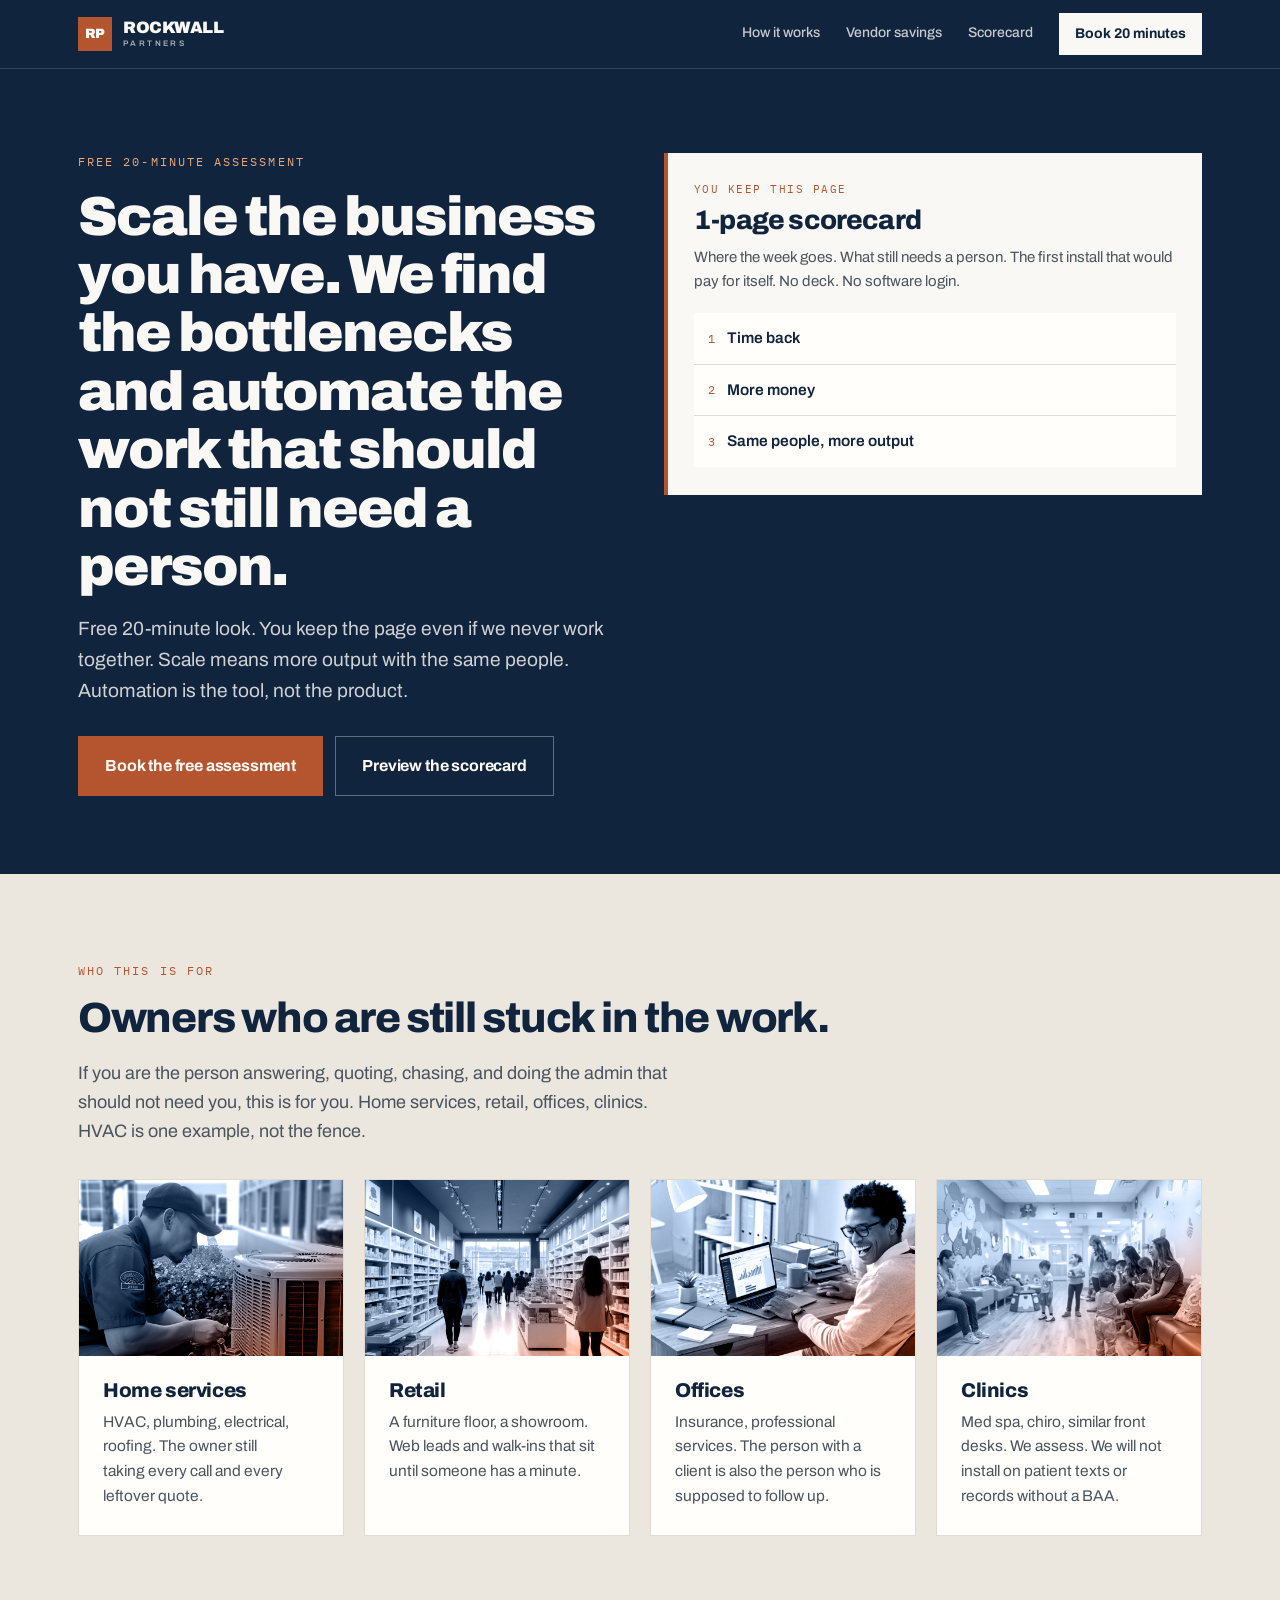
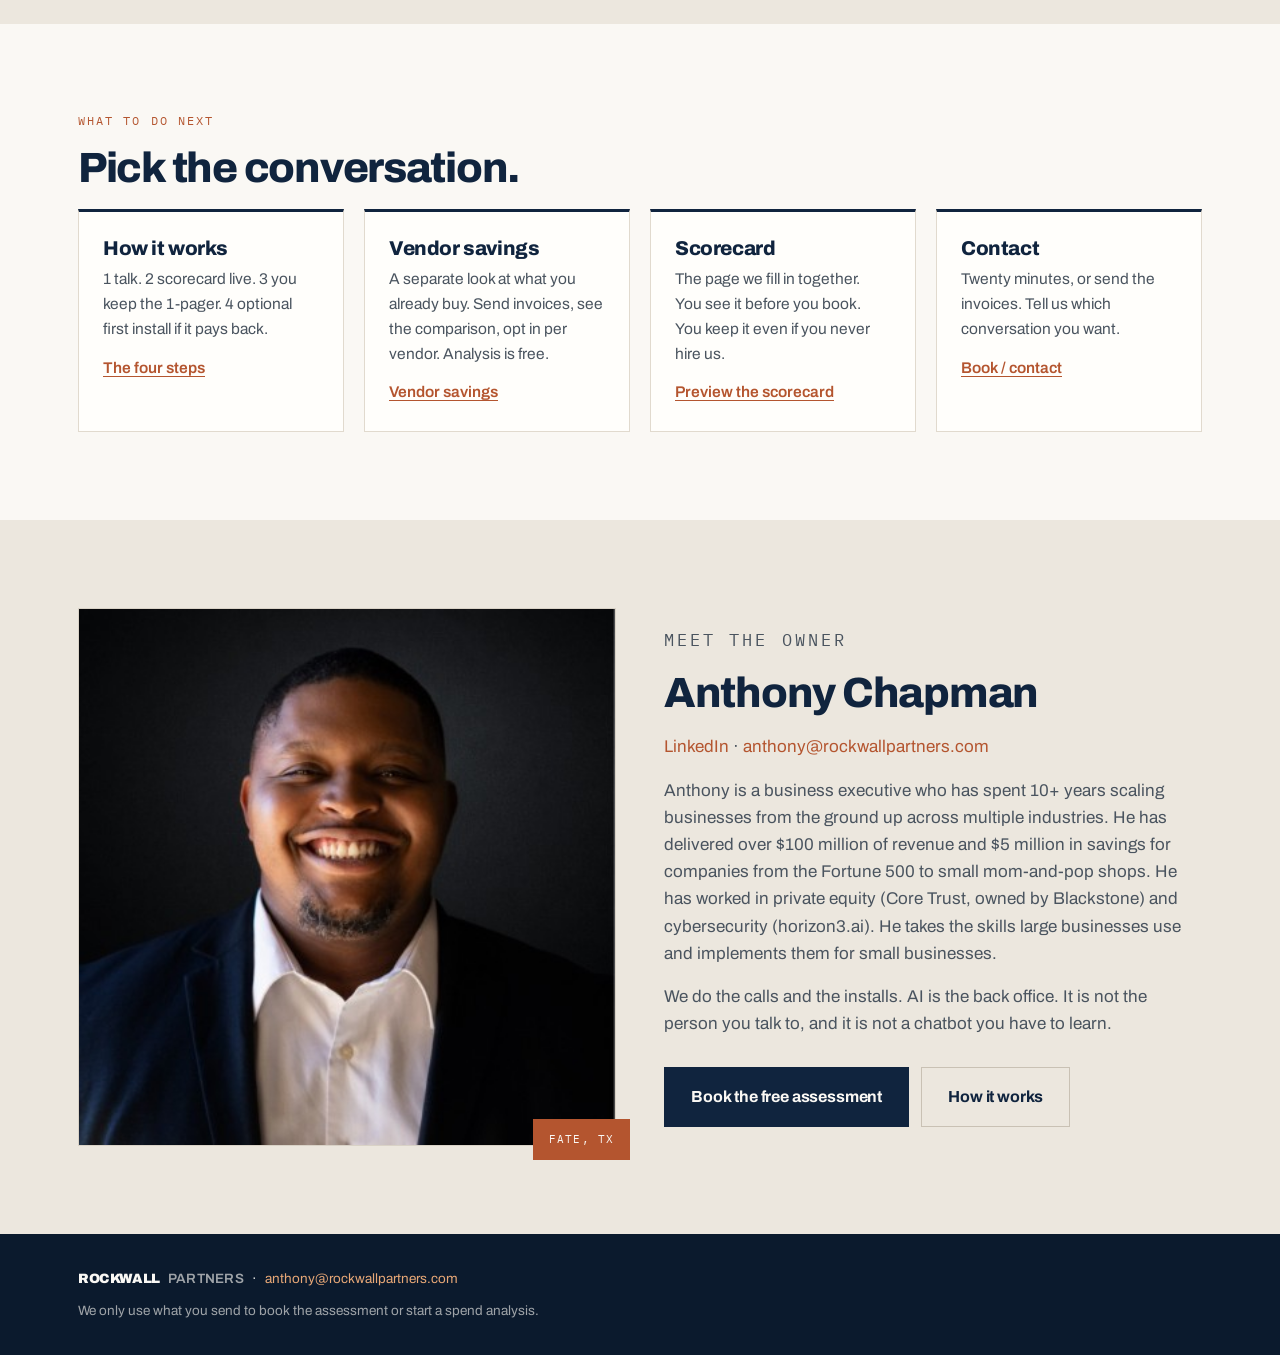
==== index.html @ a542daca "Apply the logo and website refresh zip to the live Pages files." ====
<!DOCTYPE html>
<html lang="en">
<head>
  <meta charset="utf-8">
  <meta name="viewport" content="width=device-width, initial-scale=1">
  <meta name="author" content="Anthony Chapman">
  <meta name="theme-color" content="#10243E">
  <link rel="icon" href="favicon.svg" type="image/svg+xml">
  <link rel="icon" href="favicon-32.png" type="image/png" sizes="32x32">
  <link rel="apple-touch-icon" href="apple-touch-icon.png">

  <meta property="og:type" content="website">
  <meta property="og:site_name" content="Rockwall Partners">
  <meta property="og:image" content="https://rockwallpartners.com/og-image.png">
  <meta property="og:image:width" content="1200">
  <meta property="og:image:height" content="630">
  <meta property="og:locale" content="en_US">
  <meta name="twitter:card" content="summary_large_image">
  <meta name="twitter:image" content="https://rockwallpartners.com/og-image.png">

  <link rel="preconnect" href="https://fonts.googleapis.com">
  <link rel="preconnect" href="https://fonts.gstatic.com" crossorigin>
  <link href="https://fonts.googleapis.com/css2?family=Archivo:wght@400;500;600;700;800;900&family=IBM+Plex+Mono:wght@400;500;600&display=swap" rel="stylesheet">
  <link rel="stylesheet" href="styles.css">

  <title>Rockwall Partners — Scale the business you have</title>
  <meta name="description" content="Free 20-minute look at where the week goes. We find the bottlenecks and automate the work that should not still need a person. Separate vendor savings analysis. You keep the page either way.">
  <link rel="canonical" href="https://rockwallpartners.com/">

  <meta property="og:url" content="https://rockwallpartners.com/">
  <meta property="og:title" content="Rockwall Partners — Scale the business you have">
  <meta property="og:description" content="Free 20-minute look at where the week goes. We find the bottlenecks and automate the work that should not still need a person. Separate vendor savings analysis.">
  <meta name="twitter:title" content="Rockwall Partners — Scale the business you have">
  <meta name="twitter:description" content="Free 20-minute look. We find the bottlenecks and automate the work that should not still need a person. Separate vendor savings analysis.">

  <script type="application/ld+json">
  {
    "@context": "https://schema.org",
    "@type": "ProfessionalService",
    "name": "Rockwall Partners",
    "url": "https://rockwallpartners.com",
    "email": "anthony@rockwallpartners.com",
    "description": "Help businesses scale by finding bottlenecks and automating work that steals time or stalls growth. Separate vendor savings program.",
    "founder": { "@type": "Person", "name": "Anthony Chapman" }
  }
  </script>
</head>
<body>
  <a class="skip-link" href="#main">Skip to content</a>

  <header class="site-header">
    <div class="wrap header-inner">
      <a class="wordmark" href="index.html" aria-label="Rockwall Partners home">
        <span class="wordmark-lockup">
          <span class="wordmark-name">Rockwall</span>
          <span class="wordmark-ai">Partners</span>
        </span>
      </a>

      <button class="nav-toggle" type="button" aria-expanded="false" aria-controls="site-nav">
        <span class="nav-toggle-bars" aria-hidden="true"></span>
        <span class="visually-hidden">Menu</span>
      </button>

      <nav id="site-nav" class="site-nav" aria-label="Primary">
        <a href="how-it-works.html">How it works</a>
        <a href="vendor-savings.html">Vendor savings</a>
        <a href="scorecard.html">Scorecard</a>
        <a href="contact.html">Book 20 minutes</a>
      </nav>
    </div>
  </header>

  <main id="main">
    <section class="hero" id="top">
      <div class="wrap hero-grid">
        <div class="hero-copy">
          <p class="kicker">Free 20-minute assessment</p>
          <h1>Scale the business you have. We find the bottlenecks and automate the work that should not still need a person.</h1>
          <p class="lede">Free 20-minute look. You keep the page even if we never work together. Scale means more output with the same people. Automation is the tool, not the product.</p>
          <div class="hero-actions">
            <a class="btn btn-primary" href="contact.html">Book the free assessment</a>
            <a class="btn btn-ghost" href="scorecard.html">Preview the scorecard</a>
          </div>
        </div>

        <aside class="scorecard" aria-label="What you leave with">
          <p class="scorecard-label">You keep this page</p>
          <h2 class="scorecard-title">1-page scorecard</h2>
          <p class="scorecard-sub">Where the week goes. What still needs a person. The first install that would pay for itself. No deck. No software login.</p>
          <ol class="scorecard-list">
            <li><span>1</span> Time back</li>
            <li><span>2</span> More money</li>
            <li><span>3</span> Same people, more output</li>
          </ol>
        </aside>
      </div>
    </section>

    <section class="section who" id="who" aria-labelledby="who-title">
      <div class="wrap">
        <p class="kicker">Who this is for</p>
        <h2 id="who-title">Owners who are still stuck in the work.</h2>
        <p class="section-lead">If you are the person answering, quoting, chasing, and doing the admin that should not need you, this is for you. Home services, retail, offices, clinics. HVAC is one example, not the fence.</p>

        <ul class="trade-grid trade-grid-photo">
          <li>
            <figure class="trade-media"><img src="photo-home-services.jpg" width="900" height="600" alt="Technician working on a service call" loading="lazy" decoding="async"></figure>
            <h3>Home services</h3>
            <p>HVAC, plumbing, electrical, roofing. The owner still taking every call and every leftover quote.</p>
          </li>
          <li>
            <figure class="trade-media"><img src="photo-retail.jpg" width="900" height="600" alt="Customers on a retail showroom floor" loading="lazy" decoding="async"></figure>
            <h3>Retail</h3>
            <p>A furniture floor, a showroom. Web leads and walk-ins that sit until someone has a minute.</p>
          </li>
          <li>
            <figure class="trade-media"><img src="photo-offices.jpg" width="900" height="600" alt="Owner at a desk in a small office" loading="lazy" decoding="async"></figure>
            <h3>Offices</h3>
            <p>Insurance, professional services. The person with a client is also the person who is supposed to follow up.</p>
          </li>
          <li>
            <figure class="trade-media"><img src="photo-clinics.jpg" width="900" height="600" alt="Clinic front desk and waiting area" loading="lazy" decoding="async"></figure>
            <h3>Clinics</h3>
            <p>Med spa, chiro, similar front desks. We assess. We will not install on patient texts or records without a BAA.</p>
          </li>
        </ul>
      </div>
    </section>

    <section class="section tab-ctas" aria-labelledby="next-title">
      <div class="wrap">
        <p class="kicker">What to do next</p>
        <h2 id="next-title">Pick the conversation.</h2>
        <ul class="trade-grid cta-grid">
          <li>
            <h3>How it works</h3>
            <p>1 talk. 2 scorecard live. 3 you keep the 1-pager. 4 optional first install if it pays back.</p>
            <p><a class="text-link" href="how-it-works.html">The four steps</a></p>
          </li>
          <li>
            <h3>Vendor savings</h3>
            <p>A separate look at what you already buy. Send invoices, see the comparison, opt in per vendor. Analysis is free.</p>
            <p><a class="text-link" href="vendor-savings.html">Vendor savings</a></p>
          </li>
          <li>
            <h3>Scorecard</h3>
            <p>The page we fill in together. You see it before you book. You keep it even if you never hire us.</p>
            <p><a class="text-link" href="scorecard.html">Preview the scorecard</a></p>
          </li>
          <li>
            <h3>Contact</h3>
            <p>Twenty minutes, or send the invoices. Tell us which conversation you want.</p>
            <p><a class="text-link" href="contact.html">Book / contact</a></p>
          </li>
        </ul>
      </div>
    </section>

    <section class="section about owner" id="about" aria-labelledby="about-title">
      <div class="wrap owner-grid">
        <figure class="owner-portrait">
          <img src="owner.jpg" width="400" height="400" alt="Anthony Chapman">
        </figure>
        <div class="owner-copy">
          <p class="kicker">Meet the Owner</p>
          <h2 id="about-title">Anthony Chapman</h2>
          <p class="owner-links">
            <a href="https://www.linkedin.com/in/anthonychapmansales/" target="_blank" rel="noopener">LinkedIn</a>
            ·
            <a href="mailto:anthony@rockwallpartners.com">anthony@rockwallpartners.com</a>
          </p>
          <p>Anthony is a business executive who has spent 10+ years scaling businesses from the ground up across multiple industries. He has delivered over $100 million of revenue and $5 million in savings for companies from the Fortune 500 to small mom-and-pop shops. He has worked in private equity (Core Trust, owned by Blackstone) and cybersecurity (horizon3.ai). He takes the skills large businesses use and implements them for small businesses.</p>
          <p>We do the calls and the installs. AI is the back office. It is not the person you talk to, and it is not a chatbot you have to learn.</p>
          <div class="hero-actions">
            <a class="btn btn-primary" href="contact.html">Book the free assessment</a>
            <a class="btn btn-ghost" href="how-it-works.html">How it works</a>
          </div>
        </div>
      </div>
    </section>
  </main>

  <footer class="site-footer">
    <div class="wrap footer-inner">
      <p class="footer-brand"><span class="wordmark-name">Rockwall</span><span class="wordmark-ai">Partners</span> · <a href="mailto:anthony@rockwallpartners.com">anthony@rockwallpartners.com</a></p>
      <p class="privacy">We only use what you send to book the assessment or start a spend analysis.</p>
    </div>
  </footer>

  <script src="script.js"></script>

</body>
</html>
---- styles.css ----
/* Rockwall Partners — 2026 refresh
   Navy #10243E / clay #B4552F / warm paper #FAF8F4. Archivo + IBM Plex Mono. */

:root {
  --navy: #10243E;
  --navy-deep: #0B1A2D;
  --navy-lift: #16304F;
  --clay: #B4552F;
  --clay-bright: #C9683F;
  --clay-soft: #E8A877;
  --paper: #FAF8F4;
  --paper-card: #FFFEFB;
  --paper-deep: #ECE7DE;
  --line: #E1DACE;
  --ink: #10243E;
  --ink-soft: #4A545F;
  --ink-mute: #6B7480;
  --sans: Archivo, system-ui, -apple-system, "Segoe UI", sans-serif;
  --mono: "IBM Plex Mono", ui-monospace, SFMono-Regular, monospace;
  --wrap: 1180px;
}

* { box-sizing: border-box; }

html { scroll-behavior: smooth; -webkit-text-size-adjust: 100%; }

body {
  margin: 0;
  background: var(--paper);
  color: var(--ink);
  font-family: var(--sans);
  font-size: 17px;
  line-height: 1.6;
  -webkit-font-smoothing: antialiased;
  text-wrap: pretty;
}

img { max-width: 100%; height: auto; display: block; }

a { color: var(--clay); text-decoration: none; }
a:hover { color: var(--navy); }

h1, h2, h3 { font-weight: 800; letter-spacing: -0.03em; line-height: 1.06; margin: 0 0 18px; text-wrap: balance; }
h1 { font-size: clamp(33px, 4.3vw, 60px); font-weight: 900; letter-spacing: -0.038em; }
h2 { font-size: clamp(28px, 3.3vw, 44px); }
h3 { font-size: 20px; letter-spacing: -0.02em; margin-bottom: 8px; }
p { margin: 0 0 16px; }

.wrap { max-width: var(--wrap); margin: 0 auto; padding: 0 28px; }
.wrap.narrow { max-width: 860px; }

.skip-link {
  position: absolute; left: -9999px; top: 0;
  background: var(--paper); color: var(--navy); padding: 12px 18px; z-index: 100;
}
.skip-link:focus { left: 12px; top: 12px; }

.visually-hidden {
  position: absolute; width: 1px; height: 1px; overflow: hidden;
  clip: rect(0 0 0 0); white-space: nowrap;
}

:focus-visible { outline: 2px solid var(--clay); outline-offset: 3px; }

/* ---------- header ---------- */

.site-header {
  position: sticky; top: 0; z-index: 40;
  background: var(--navy);
  border-bottom: 1px solid rgba(250, 248, 244, 0.14);
}

.header-inner {
  display: flex; align-items: center; gap: 12px 28px;
  padding-top: 13px; padding-bottom: 13px;
}

.wordmark { display: flex; align-items: center; gap: 11px; color: var(--paper); }
.wordmark-lockup { display: flex; flex-direction: column; justify-content: center; }
.wordmark::before {
  content: "RP";
  width: 34px; height: 34px; flex: none;
  background: var(--clay); color: var(--paper);
  display: flex; align-items: center; justify-content: center;
  font-weight: 900; font-size: 13.5px; letter-spacing: -0.02em;
}
.wordmark-name {
  display: block; font-weight: 900; font-size: 16.5px;
  line-height: 1; letter-spacing: -0.03em; text-transform: uppercase;
}
.wordmark-ai {
  display: block; font-weight: 600; font-size: 8px; line-height: 1;
  letter-spacing: 0.3em; text-transform: uppercase;
  color: rgba(250, 248, 244, 0.66); margin-top: 3px;
}
.wordmark:hover { color: var(--paper); }
.wordmark:hover::before { background: var(--clay-bright); }

.site-nav { display: flex; flex-wrap: wrap; gap: 12px 26px; align-items: center; margin-left: auto; }
.site-nav a {
  font-size: 14px; font-weight: 500; color: rgba(250, 248, 244, 0.78);
  padding: 6px 0; border-bottom: 2px solid transparent;
}
.site-nav a:hover { color: var(--paper); border-bottom-color: var(--clay); }
.site-nav a[aria-current="page"] { color: var(--paper); border-bottom-color: var(--clay); }
.site-nav a:last-child {
  background: var(--paper); color: var(--navy); font-weight: 700;
  padding: 10px 16px; border-bottom: 0;
}
.site-nav a:last-child:hover { background: var(--clay); color: var(--paper); }

.nav-toggle {
  display: none; margin-left: auto; background: none; border: 1px solid rgba(250,248,244,0.3);
  width: 44px; height: 44px; cursor: pointer; position: relative;
}
.nav-toggle-bars, .nav-toggle-bars::before, .nav-toggle-bars::after {
  position: absolute; left: 11px; width: 20px; height: 2px; background: var(--paper); content: "";
}
.nav-toggle-bars { top: 21px; }
.nav-toggle-bars::before { top: -6px; }
.nav-toggle-bars::after { top: 6px; }

/* ---------- shared blocks ---------- */

.kicker {
  font-family: var(--mono); font-size: 11.5px; letter-spacing: 0.18em;
  text-transform: uppercase; color: var(--clay); margin: 0 0 16px;
}

.section { padding: 88px 0; }
.section:nth-of-type(even) { background: var(--paper-deep); }
.section-lead { font-size: 18px; line-height: 1.6; color: var(--ink-soft); max-width: 62ch; margin-bottom: 34px; }

.hero { background: var(--navy); color: var(--paper); padding: 84px 0 78px; }
.hero .kicker { color: var(--clay-soft); }
.hero h1 { max-width: 22ch; }
.hero .lede { font-size: clamp(17px, 1.5vw, 20px); color: rgba(250,248,244,0.82); max-width: 52ch; }
.hero-grid {
  display: grid; grid-template-columns: repeat(auto-fit, minmax(min(100%, 380px), 1fr));
  gap: 48px; align-items: start;
}
.hero-copy { min-width: 0; }
.hero-actions { display: flex; flex-wrap: wrap; gap: 12px; margin-top: 30px; }

.btn {
  display: inline-block; font-family: var(--sans); font-size: 16px; font-weight: 700;
  padding: 16px 26px; border: 1px solid transparent; cursor: pointer; letter-spacing: -0.01em;
}
.btn-primary { background: var(--clay); color: var(--paper); }
.btn-primary:hover { background: var(--clay-bright); color: var(--paper); }
.btn-ghost { border-color: rgba(250,248,244,0.34); color: var(--paper); background: none; }
.btn-ghost:hover { border-color: var(--paper); background: rgba(250,248,244,0.08); color: var(--paper); }
.section .btn-ghost, .keep-page .btn-ghost { border-color: #C9C1B4; color: var(--navy); }
.section .btn-ghost:hover { background: rgba(16,36,62,0.05); color: var(--navy); }
.section .btn-primary { background: var(--navy); color: var(--paper); }
.section .btn-primary:hover { background: var(--clay); }

.text-link { font-weight: 600; border-bottom: 1px solid currentColor; }

/* hero scorecard teaser */
.scorecard {
  background: var(--paper); color: var(--navy);
  border-left: 4px solid var(--clay); padding: 28px 26px; min-width: 0;
}
.scorecard-label {
  font-family: var(--mono); font-size: 10.5px; letter-spacing: 0.14em;
  text-transform: uppercase; color: var(--clay); margin: 0 0 8px;
}
.scorecard-title { font-size: 27px; margin-bottom: 10px; }
.scorecard-sub { font-size: 15px; color: var(--ink-soft); }
.scorecard-list { list-style: none; margin: 20px 0 0; padding: 0; display: grid; gap: 1px; background: var(--line); }
.scorecard-list li {
  background: var(--paper-card); padding: 13px 14px; display: flex; gap: 12px;
  align-items: center; font-weight: 600; font-size: 15.5px;
}
.scorecard-list span { font-family: var(--mono); font-size: 12px; color: var(--clay); font-weight: 400; }

/* card grids */
.trade-grid {
  list-style: none; margin: 0; padding: 0;
  display: grid; grid-template-columns: repeat(auto-fit, minmax(min(100%, 250px), 1fr)); gap: 20px;
}
.trade-grid li { background: var(--paper-card); border: 1px solid var(--line); padding: 26px 24px; }
.trade-grid li:hover { border-color: var(--clay); }
.trade-grid p { font-size: 15.5px; color: var(--ink-soft); margin: 0; }
.trade-grid p + p { margin-top: 14px; }
.trade-icon { width: 34px; height: 34px; color: var(--clay); margin-bottom: 14px; }
.cta-grid li { border-top: 3px solid var(--navy); }
.cta-grid li:hover { border-top-color: var(--clay); }

/* steps */
.steps, .bottleneck-list { list-style: none; margin: 0; padding: 0; display: grid; gap: 20px; }
.steps { grid-template-columns: repeat(auto-fit, minmax(min(100%, 250px), 1fr)); }
.steps li { border-top: 3px solid var(--navy); padding-top: 20px; }
.steps li:last-child { border-top-color: var(--clay); }
.steps p { font-size: 15.5px; color: var(--ink-soft); margin: 0; }
.step-num {
  font-family: var(--mono); font-size: 12px; letter-spacing: 0.14em;
  color: var(--clay); display: block; margin-bottom: 10px;
}
.bottleneck-list li {
  display: flex; gap: 20px; align-items: baseline;
  border-top: 1px solid var(--line); padding-top: 20px;
}
.bottleneck-num { font-family: var(--mono); font-size: 30px; color: #CFC7B9; line-height: 1; }
.bottleneck-list p { font-size: 16px; color: var(--ink-soft); margin: 0; max-width: 68ch; }

/* proof strip */
.proof-strip {
  list-style: none; margin: 0; padding: 0;
  display: grid; grid-template-columns: repeat(auto-fit, minmax(min(100%, 210px), 1fr)); gap: 1px;
}
.proof-strip li {
  background: var(--paper-card); border: 1px solid var(--line);
  padding: 24px 22px; font-size: 15px; color: var(--ink-soft);
}
.proof-strip strong {
  display: block; font-family: var(--mono); font-weight: 500; font-size: 30px;
  color: var(--navy); letter-spacing: -0.02em; margin-bottom: 8px;
}

/* accordions */
.accordion-grid {
  display: grid; grid-template-columns: repeat(auto-fit, minmax(min(100%, 300px), 1fr));
  gap: 12px; margin-bottom: 26px;
}
.accordion-item { background: var(--paper-card); border: 1px solid var(--line); }
.accordion-item[open] { border-color: var(--clay); }
.accordion-item summary {
  cursor: pointer; padding: 17px 20px; font-weight: 700; font-size: 16.5px;
  letter-spacing: -0.015em; list-style: none; display: flex; gap: 12px; align-items: baseline;
}
.accordion-item summary::-webkit-details-marker { display: none; }
.accordion-item summary::after {
  content: "+"; margin-left: auto; font-family: var(--mono); font-weight: 400;
  color: var(--clay); font-size: 18px;
}
.accordion-item[open] summary::after { content: "–"; }
.accordion-item summary .step-num { margin: 0; }
.accordion-body { padding: 0 20px 18px; }
.accordion-body p, .accordion-body li { font-size: 15.5px; color: var(--ink-soft); }
.accordion-body p:last-child { margin-bottom: 0; }
.accordion-item-block { max-width: 760px; }
.cat-vendors { font-weight: 600; color: var(--navy) !important; }
.cat-band { font-family: var(--mono); font-size: 13.5px !important; }
.after-list, .footnotes { margin: 0; padding-left: 20px; }
.after-list li, .footnotes li { margin-bottom: 8px; }
.after-list { list-style: none; padding-left: 0; }
.legal-note { font-size: 13.5px; line-height: 1.55; color: var(--ink-mute); max-width: 90ch; margin-top: 26px; }

/* scorecard sheets */
.scorecard-sheet, .keep-sheet {
  background: var(--paper-card); border: 1px solid #D8D1C5;
  box-shadow: 0 22px 54px -34px rgba(16,36,62,0.45);
  padding: 0 0 26px; margin-top: 8px;
}
.sheet-head {
  display: flex; flex-wrap: wrap; gap: 10px 24px; justify-content: space-between;
  align-items: center; background: var(--navy); color: var(--paper); padding: 18px 26px;
}
.sheet-head p { margin: 0; }
.sheet-kicker { font-weight: 700; font-size: 15px; }
.sheet-keep {
  font-family: var(--mono); font-size: 11px; letter-spacing: 0.1em;
  text-transform: uppercase; color: rgba(250,248,244,0.66);
}
.sheet-meta {
  display: grid; grid-template-columns: repeat(auto-fit, minmax(120px, 1fr));
  gap: 16px; padding: 24px 26px; border-bottom: 1px solid #EDE7DC;
}
.sheet-meta p { margin: 0; border-bottom: 1px solid #CFC8BB; padding-bottom: 26px; }
.sheet-meta span {
  font-family: var(--mono); font-size: 10.5px; letter-spacing: 0.1em;
  text-transform: uppercase; color: #9A9287;
}
.sheet-label {
  font-family: var(--mono); font-size: 11px; letter-spacing: 0.12em; text-transform: uppercase;
  color: var(--clay); margin: 24px 26px 12px;
}
.sheet-chips { list-style: none; display: flex; flex-wrap: wrap; gap: 10px; margin: 0 26px; padding: 0; }
.sheet-chips li { border: 1px solid #CFC8BB; border-radius: 999px; padding: 8px 15px; font-size: 14.5px; }
.sheet-qs { margin: 0 26px; padding-left: 22px; columns: 2; column-gap: 34px; }
.sheet-qs li { font-size: 15px; color: #38424E; margin-bottom: 10px; break-inside: avoid; }
.sheet-ranks { list-style: none; margin: 0 26px; padding: 0; display: grid; gap: 10px; }
.sheet-ranks li {
  display: flex; flex-wrap: wrap; gap: 4px 14px; align-items: baseline;
  border-bottom: 1px dotted #CFC8BB; padding-bottom: 9px; font-size: 15.5px;
}
.sheet-ranks span { color: var(--ink-mute); font-size: 14px; }
.sheet-close {
  margin: 26px 26px 0; padding: 16px 20px; background: var(--navy); color: rgba(250,248,244,0.88);
  font-size: 14.5px; line-height: 1.55;
}
.keep-sheet { padding-bottom: 8px; }
.keep-meta, .keep-sheet h3, .keep-sheet p, .keep-sheet ul, .keep-sheet ol { margin-left: 26px; margin-right: 26px; }
.keep-sheet h3 { margin-top: 26px; font-size: 18.5px; }
.keep-sheet p, .keep-sheet li { font-size: 15.5px; color: var(--ink-soft); }
.keep-matrix, .keep-days { padding-left: 20px; }
.keep-matrix { list-style: none; padding-left: 0; }
.keep-matrix li { border-bottom: 1px dotted #D6CFC2; padding-bottom: 9px; margin-bottom: 9px; }
.keep-sheet strong, .keep-matrix strong { color: var(--navy); font-weight: 700; }

/* owner */
.owner { background: var(--paper-deep); }
.owner-grid {
  display: grid; grid-template-columns: repeat(auto-fit, minmax(min(100%, 300px), 1fr));
  gap: 48px; align-items: center;
}
.owner-portrait { margin: 0; min-width: 0; position: relative; }
.owner-portrait img { width: 100%; border: 1px solid #D9D2C6; }
.owner-portrait::after {
  content: "Fate, TX"; position: absolute; right: -14px; bottom: -14px;
  background: var(--clay); color: var(--paper); padding: 12px 16px;
  font-family: var(--mono); font-size: 11px; letter-spacing: 0.1em; text-transform: uppercase;
}
.owner-copy { min-width: 0; }
.owner-copy p { font-size: 17px; color: var(--ink-soft); max-width: 58ch; }
.owner-links { font-size: 15px; }

/* book / forms */
.book { background: var(--navy) !important; color: var(--paper); }
.book .kicker { color: var(--clay-soft); }
.book .section-lead, .book p { color: rgba(250,248,244,0.82); }
.book a { color: var(--clay-soft); }
.book a:hover { color: var(--paper); }
.book .btn-primary { background: var(--clay); color: var(--paper); }
.book .btn-primary:hover { background: var(--clay-bright); }
.book .btn-ghost { border-color: rgba(250,248,244,0.34); color: var(--paper); }
.book-grid {
  display: grid; grid-template-columns: repeat(auto-fit, minmax(min(100%, 340px), 1fr));
  gap: 48px; align-items: start;
}
.phone-link { font-weight: 800; font-size: 27px; letter-spacing: -0.03em; color: var(--paper) !important; }
.phone-link:hover { color: var(--clay-soft) !important; }

.book-form { background: var(--paper); color: var(--navy); padding: 30px; }
.book-form p, .book-form a { color: var(--ink-mute); }
.form-intro { font-size: 14.5px; margin-bottom: 20px; }
.book-form label {
  display: block; font-family: var(--mono); font-size: 10.5px; letter-spacing: 0.12em;
  text-transform: uppercase; color: #8C8579; margin: 14px 0 6px;
}
.book-form input, .book-form select {
  width: 100%; border: 1px solid #D5CEC2; background: var(--paper-card); padding: 12px;
  font-family: var(--sans); font-size: 15.5px; color: var(--navy);
}
.book-form input:focus, .book-form select:focus { outline: none; border-color: var(--clay); }
.book-form .btn-primary { width: 100%; margin-top: 22px; background: var(--navy); color: var(--paper); }
.book-form .btn-primary:hover { background: var(--clay); }
.form-note { font-size: 12.5px; margin: 14px 0 0; }

/* faq list */
.faq-list { margin: 0; }
.faq-list > div { border-top: 1px solid var(--line); padding: 20px 0; }
.faq-list dt { font-weight: 700; font-size: 19px; letter-spacing: -0.02em; margin-bottom: 7px; }
.faq-list dd { margin: 0; font-size: 16.5px; color: var(--ink-soft); max-width: 66ch; }

/* footer */
.site-footer { background: var(--navy-deep); color: rgba(250,248,244,0.62); padding: 34px 0; }
.footer-inner { display: grid; gap: 10px; }
.footer-inner p { margin: 0; font-size: 13.5px; line-height: 1.6; }
.footer-brand { color: var(--paper); display: flex; flex-wrap: wrap; gap: 8px; align-items: center; }
.footer-brand .wordmark-name { font-size: 13.5px; }
.footer-brand .wordmark-ai { font-size: 13.5px; letter-spacing: 0.02em; color: rgba(250,248,244,0.62); margin: 0; display: inline; }
.footer-brand a { color: var(--clay-soft); }
.privacy { max-width: 100ch; }

/* responsive */
@media (max-width: 820px) {
  .nav-toggle { display: block; }
  .site-nav {
    display: none; width: 100%; flex-direction: column; align-items: stretch;
    gap: 0; padding-top: 8px; order: 3;
  }
  .site-nav.is-open { display: flex; }
  .site-nav a { padding: 14px 0; border-bottom: 1px solid rgba(250,248,244,0.12); }
  .site-nav a:last-child { text-align: center; margin-top: 12px; }
  .section { padding: 64px 0; }
  .hero { padding: 56px 0 60px; }
  .sheet-qs { columns: 1; }
  .owner-portrait::after { right: 8px; bottom: -12px; }
}

@media print {
  .site-header, .site-footer, .hero, .book, .nav-toggle, .btn, .skip-link { display: none !important; }
  body { background: #fff; font-size: 11pt; }
  .section { padding: 0; background: #fff !important; }
  .scorecard-sheet, .keep-sheet { box-shadow: none; border-color: #999; break-inside: avoid; }
  .sheet-head { background: #fff; color: #000; border-bottom: 2px solid #000; }
  .sheet-keep, .sheet-label { color: #000; }
}


/* ---------- photo cards (who this is for) ---------- */

.trade-grid-photo li { padding: 0; overflow: hidden; }
.trade-grid-photo li h3 { margin: 24px 24px 8px; }
.trade-grid-photo li p { margin: 0 24px 26px; }

.trade-media {
  margin: 0;
  background: linear-gradient(150deg, #16304F 0%, #10243E 55%, #B4552F 100%);
  aspect-ratio: 3 / 2;
  overflow: hidden;
}
.trade-media img {
  width: 100%; height: 100%; object-fit: cover;
  filter: grayscale(1) contrast(1.12);
  mix-blend-mode: luminosity;
  transition: filter 260ms ease, mix-blend-mode 260ms ease, transform 420ms cubic-bezier(.2,.7,.2,1);
}
.trade-grid-photo li:hover .trade-media img {
  filter: grayscale(0.15) contrast(1.02) brightness(1);
  mix-blend-mode: normal;
  transform: scale(1.03);
}
@media (prefers-reduced-motion: reduce) {
  .trade-media img { transition: none; }
  .trade-grid-photo li:hover .trade-media img { transform: none; }
}
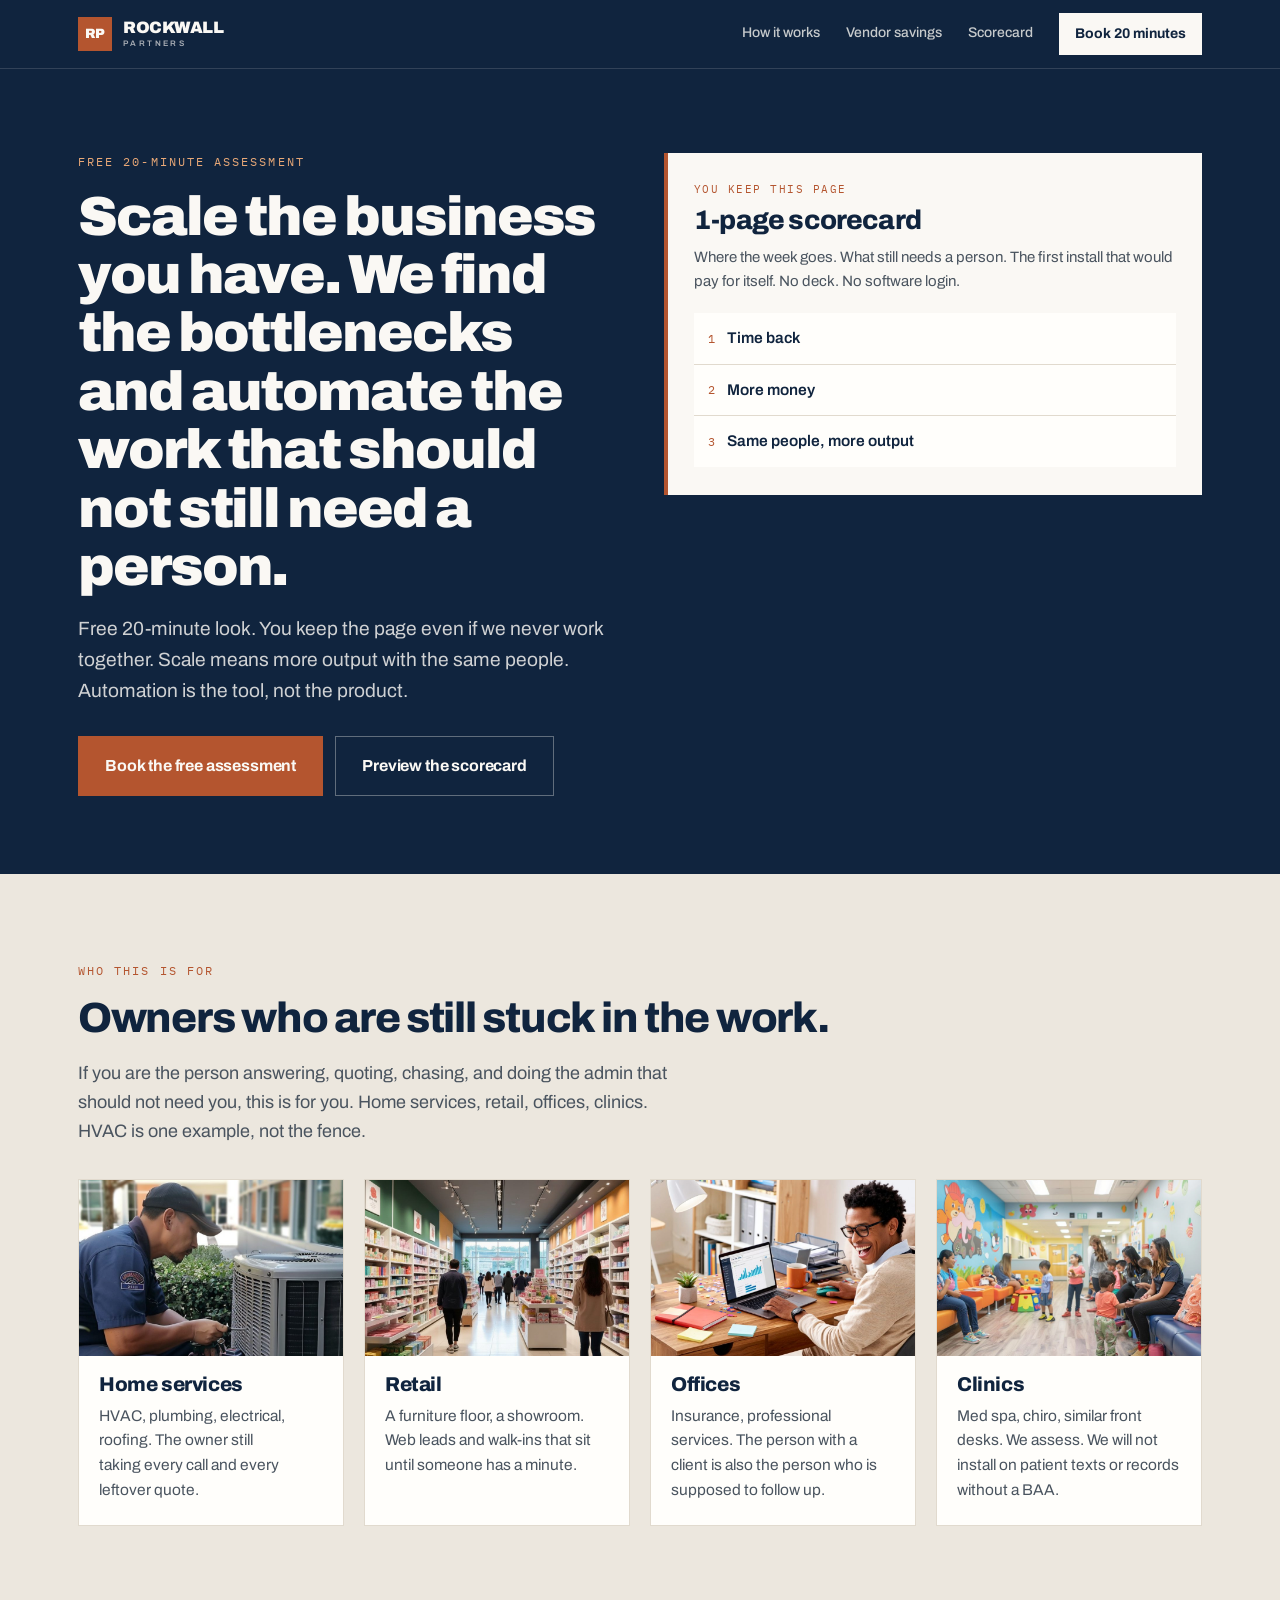
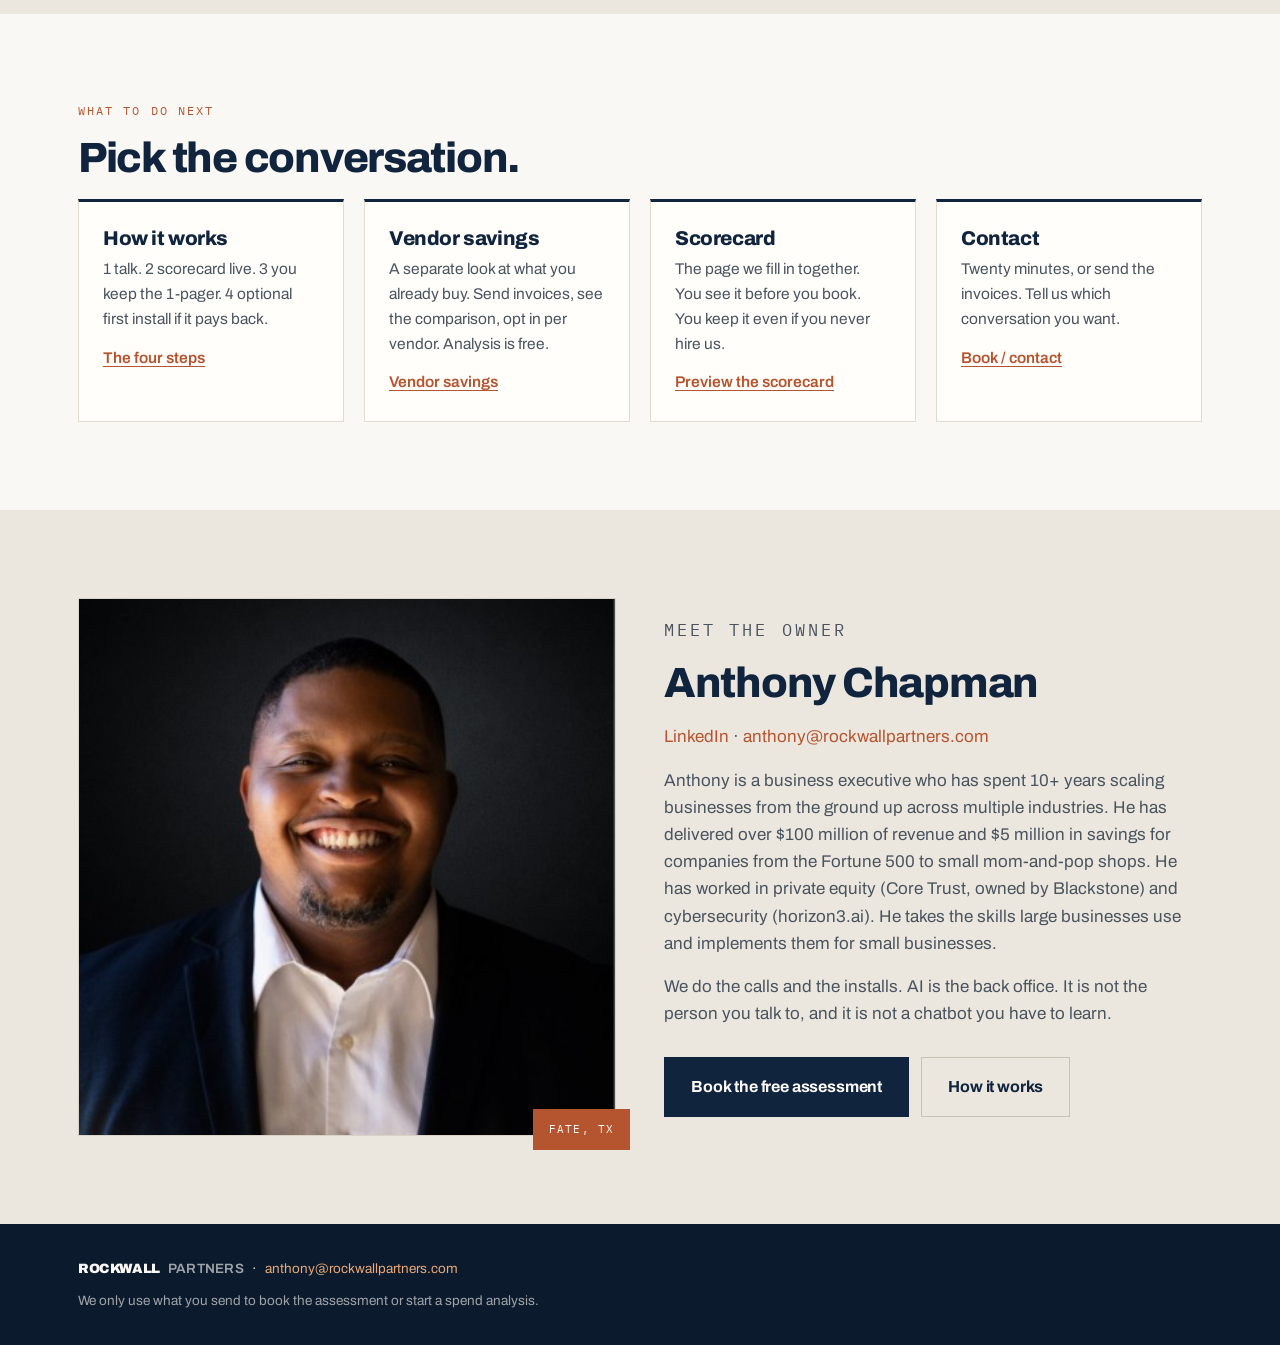
==== commit 156404fc: "Fix who-we-serve photo cards: even 3:2 crops, no muddy overlay." ====
--- a/index.html
+++ b/index.html
@@ -105,22 +105,22 @@
 
         <ul class="trade-grid trade-grid-photo">
           <li>
-            <figure class="trade-media"><img src="photo-home-services.jpg" width="900" height="600" alt="Technician working on a service call" loading="lazy" decoding="async"></figure>
+            <figure class="trade-media"><img src="photo-home-services.jpg" alt="Technician working on a service call" loading="lazy" decoding="async"></figure>
             <h3>Home services</h3>
             <p>HVAC, plumbing, electrical, roofing. The owner still taking every call and every leftover quote.</p>
           </li>
           <li>
-            <figure class="trade-media"><img src="photo-retail.jpg" width="900" height="600" alt="Customers on a retail showroom floor" loading="lazy" decoding="async"></figure>
+            <figure class="trade-media"><img src="photo-retail.jpg" alt="Customers on a retail showroom floor" loading="lazy" decoding="async"></figure>
             <h3>Retail</h3>
             <p>A furniture floor, a showroom. Web leads and walk-ins that sit until someone has a minute.</p>
           </li>
           <li>
-            <figure class="trade-media"><img src="photo-offices.jpg" width="900" height="600" alt="Owner at a desk in a small office" loading="lazy" decoding="async"></figure>
+            <figure class="trade-media"><img src="photo-offices.jpg" alt="Owner at a desk in a small office" loading="lazy" decoding="async"></figure>
             <h3>Offices</h3>
             <p>Insurance, professional services. The person with a client is also the person who is supposed to follow up.</p>
           </li>
           <li>
-            <figure class="trade-media"><img src="photo-clinics.jpg" width="900" height="600" alt="Clinic front desk and waiting area" loading="lazy" decoding="async"></figure>
+            <figure class="trade-media"><img src="photo-clinics.jpg" alt="Clinic front desk and waiting area" loading="lazy" decoding="async"></figure>
             <h3>Clinics</h3>
             <p>Med spa, chiro, similar front desks. We assess. We will not install on patient texts or records without a BAA.</p>
           </li>
--- a/styles.css
+++ b/styles.css
@@ -393,28 +393,39 @@
 
 /* ---------- photo cards (who this is for) ---------- */
 
-.trade-grid-photo li { padding: 0; overflow: hidden; }
-.trade-grid-photo li h3 { margin: 24px 24px 8px; }
-.trade-grid-photo li p { margin: 0 24px 26px; }
+.trade-grid-photo {
+  grid-template-columns: 1fr;
+}
+@media (min-width: 640px) {
+  .trade-grid-photo { grid-template-columns: 1fr 1fr; }
+}
+@media (min-width: 1080px) {
+  .trade-grid-photo { grid-template-columns: repeat(4, 1fr); }
+}
+
+.trade-grid-photo li {
+  display: flex;
+  flex-direction: column;
+  padding: 0;
+  overflow: hidden;
+}
+.trade-grid-photo li h3 { margin: 18px 20px 8px; }
+.trade-grid-photo li p { margin: 0 20px 22px; flex: 1; }
 
 .trade-media {
+  display: block;
   margin: 0;
-  background: linear-gradient(150deg, #16304F 0%, #10243E 55%, #B4552F 100%);
+  width: 100%;
   aspect-ratio: 3 / 2;
   overflow: hidden;
+  background: #1a2c44;
 }
 .trade-media img {
-  width: 100%; height: 100%; object-fit: cover;
-  filter: grayscale(1) contrast(1.12);
-  mix-blend-mode: luminosity;
-  transition: filter 260ms ease, mix-blend-mode 260ms ease, transform 420ms cubic-bezier(.2,.7,.2,1);
-}
-.trade-grid-photo li:hover .trade-media img {
-  filter: grayscale(0.15) contrast(1.02) brightness(1);
-  mix-blend-mode: normal;
-  transform: scale(1.03);
-}
-@media (prefers-reduced-motion: reduce) {
-  .trade-media img { transition: none; }
-  .trade-grid-photo li:hover .trade-media img { transform: none; }
-}
+  display: block;
+  width: 100%;
+  height: 100%;
+  object-fit: cover;
+  object-position: center;
+}
+.trade-grid-photo li:nth-child(1) .trade-media img { object-position: 20% 50%; }
+.trade-grid-photo li:nth-child(3) .trade-media img { object-position: 70% 40%; }
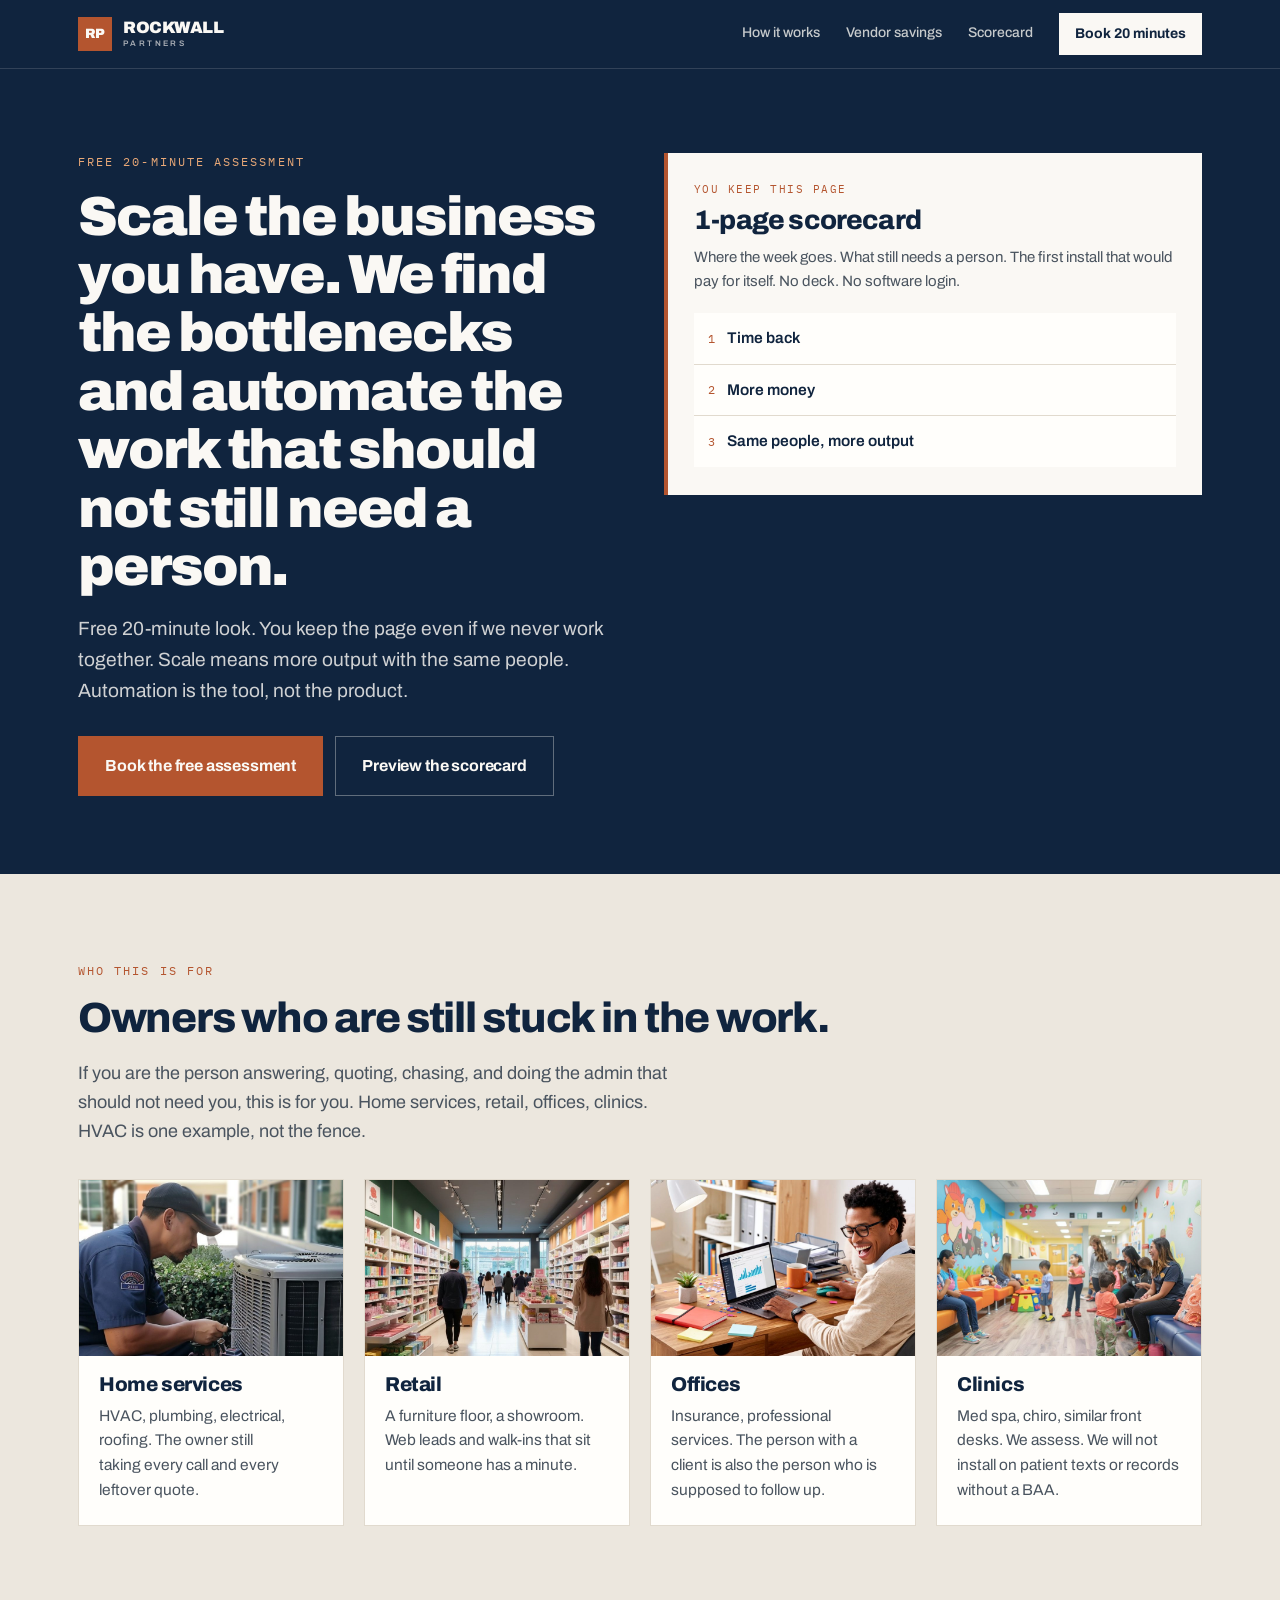
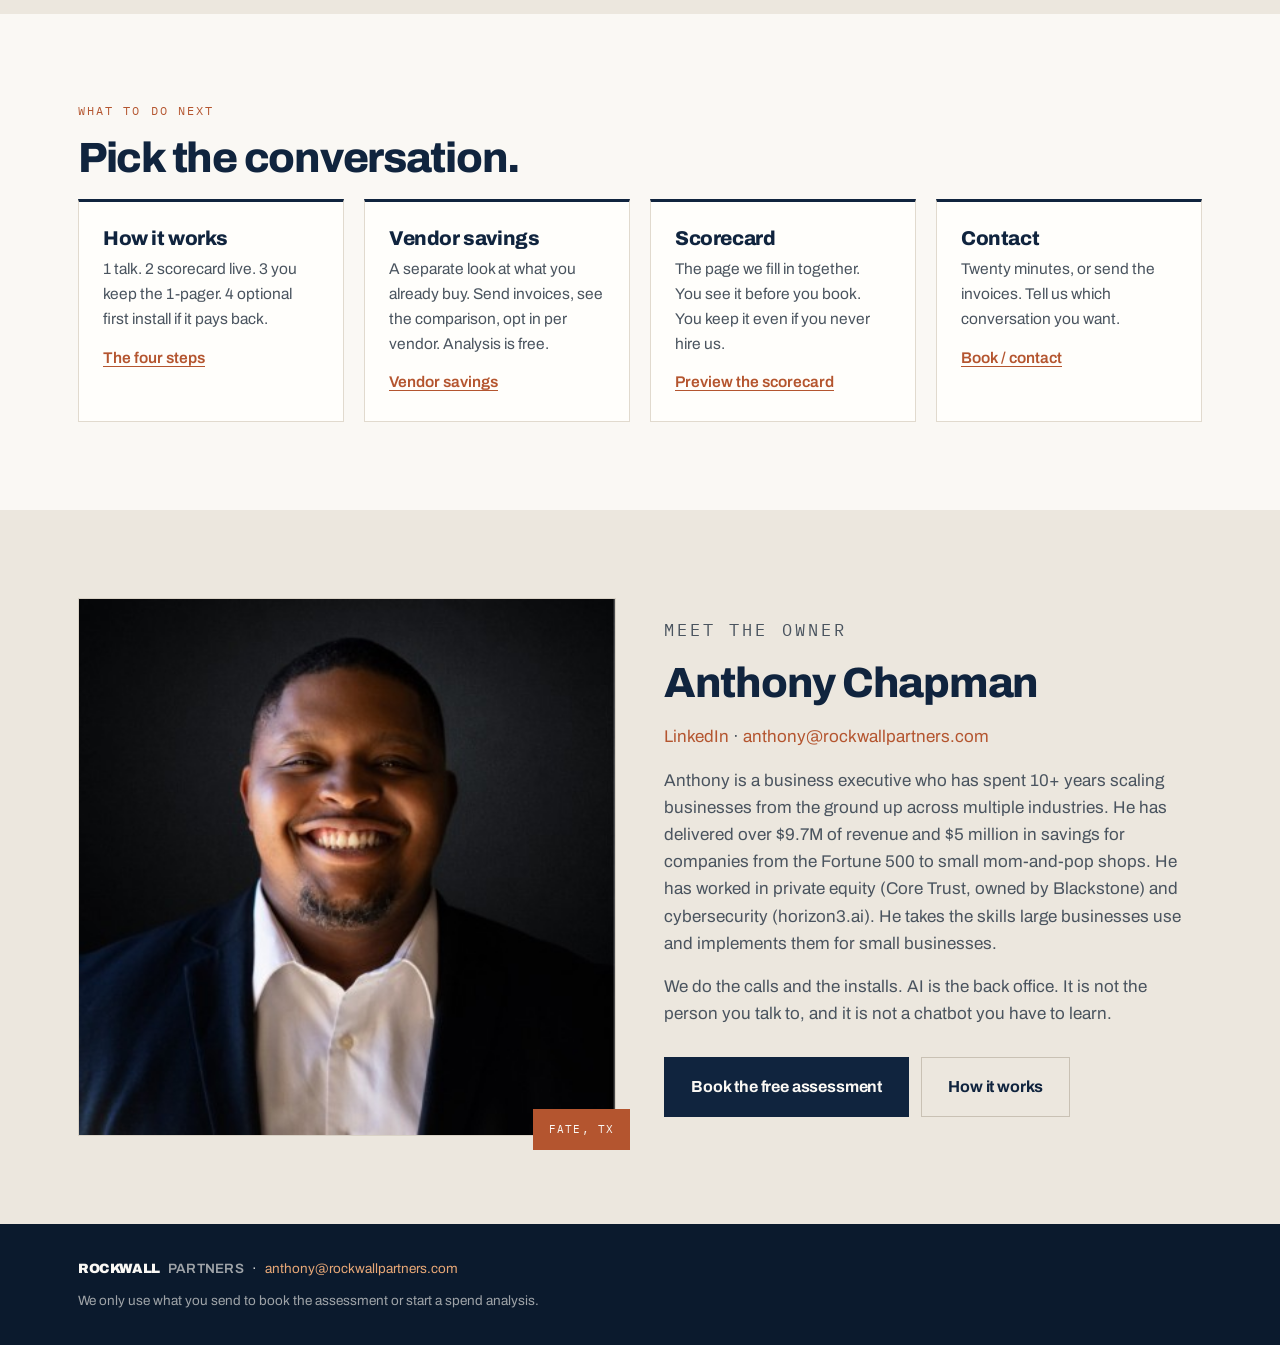
==== commit 07588f33: "Meet the Owner: $100 million of revenue to $9.7M." ====
--- a/index.html
+++ b/index.html
@@ -170,7 +170,7 @@
             ·
             <a href="mailto:anthony@rockwallpartners.com">anthony@rockwallpartners.com</a>
           </p>
-          <p>Anthony is a business executive who has spent 10+ years scaling businesses from the ground up across multiple industries. He has delivered over $100 million of revenue and $5 million in savings for companies from the Fortune 500 to small mom-and-pop shops. He has worked in private equity (Core Trust, owned by Blackstone) and cybersecurity (horizon3.ai). He takes the skills large businesses use and implements them for small businesses.</p>
+          <p>Anthony is a business executive who has spent 10+ years scaling businesses from the ground up across multiple industries. He has delivered over $9.7M of revenue and $5 million in savings for companies from the Fortune 500 to small mom-and-pop shops. He has worked in private equity (Core Trust, owned by Blackstone) and cybersecurity (horizon3.ai). He takes the skills large businesses use and implements them for small businesses.</p>
           <p>We do the calls and the installs. AI is the back office. It is not the person you talk to, and it is not a chatbot you have to learn.</p>
           <div class="hero-actions">
             <a class="btn btn-primary" href="contact.html">Book the free assessment</a>
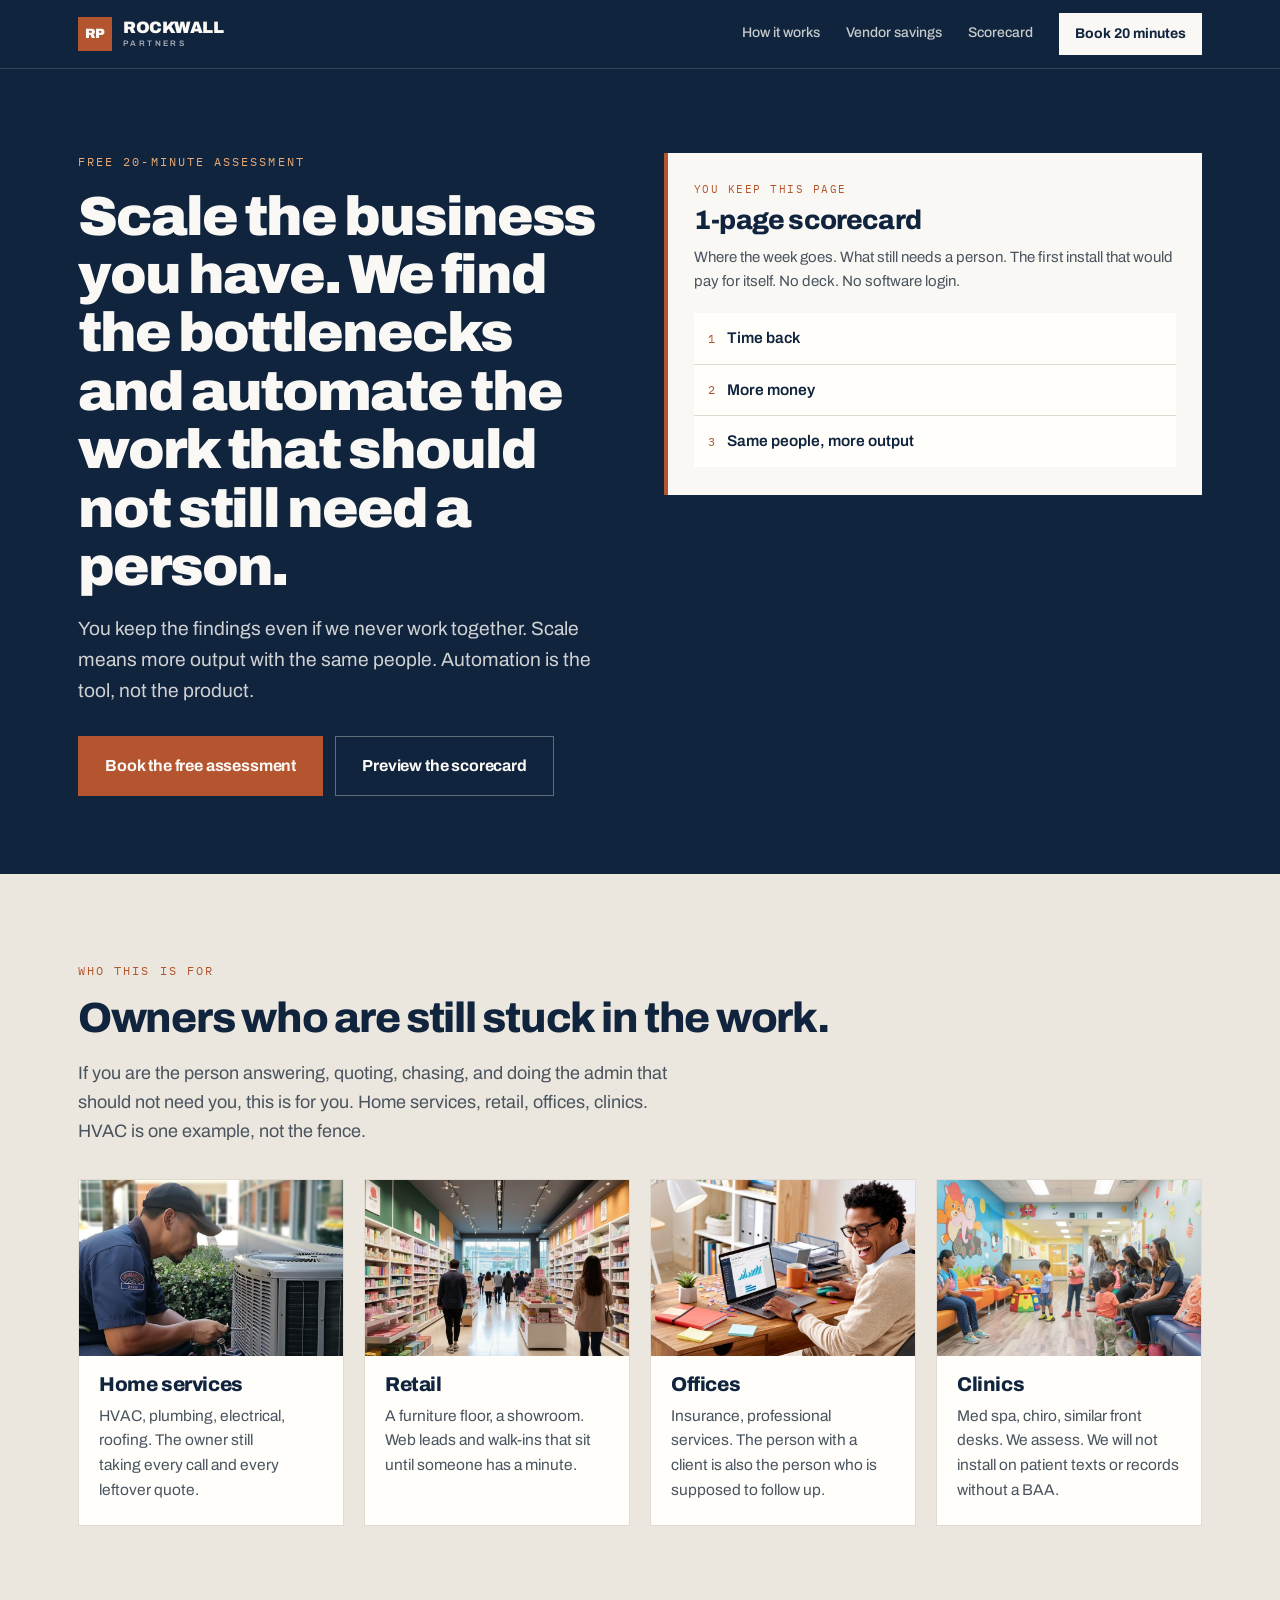
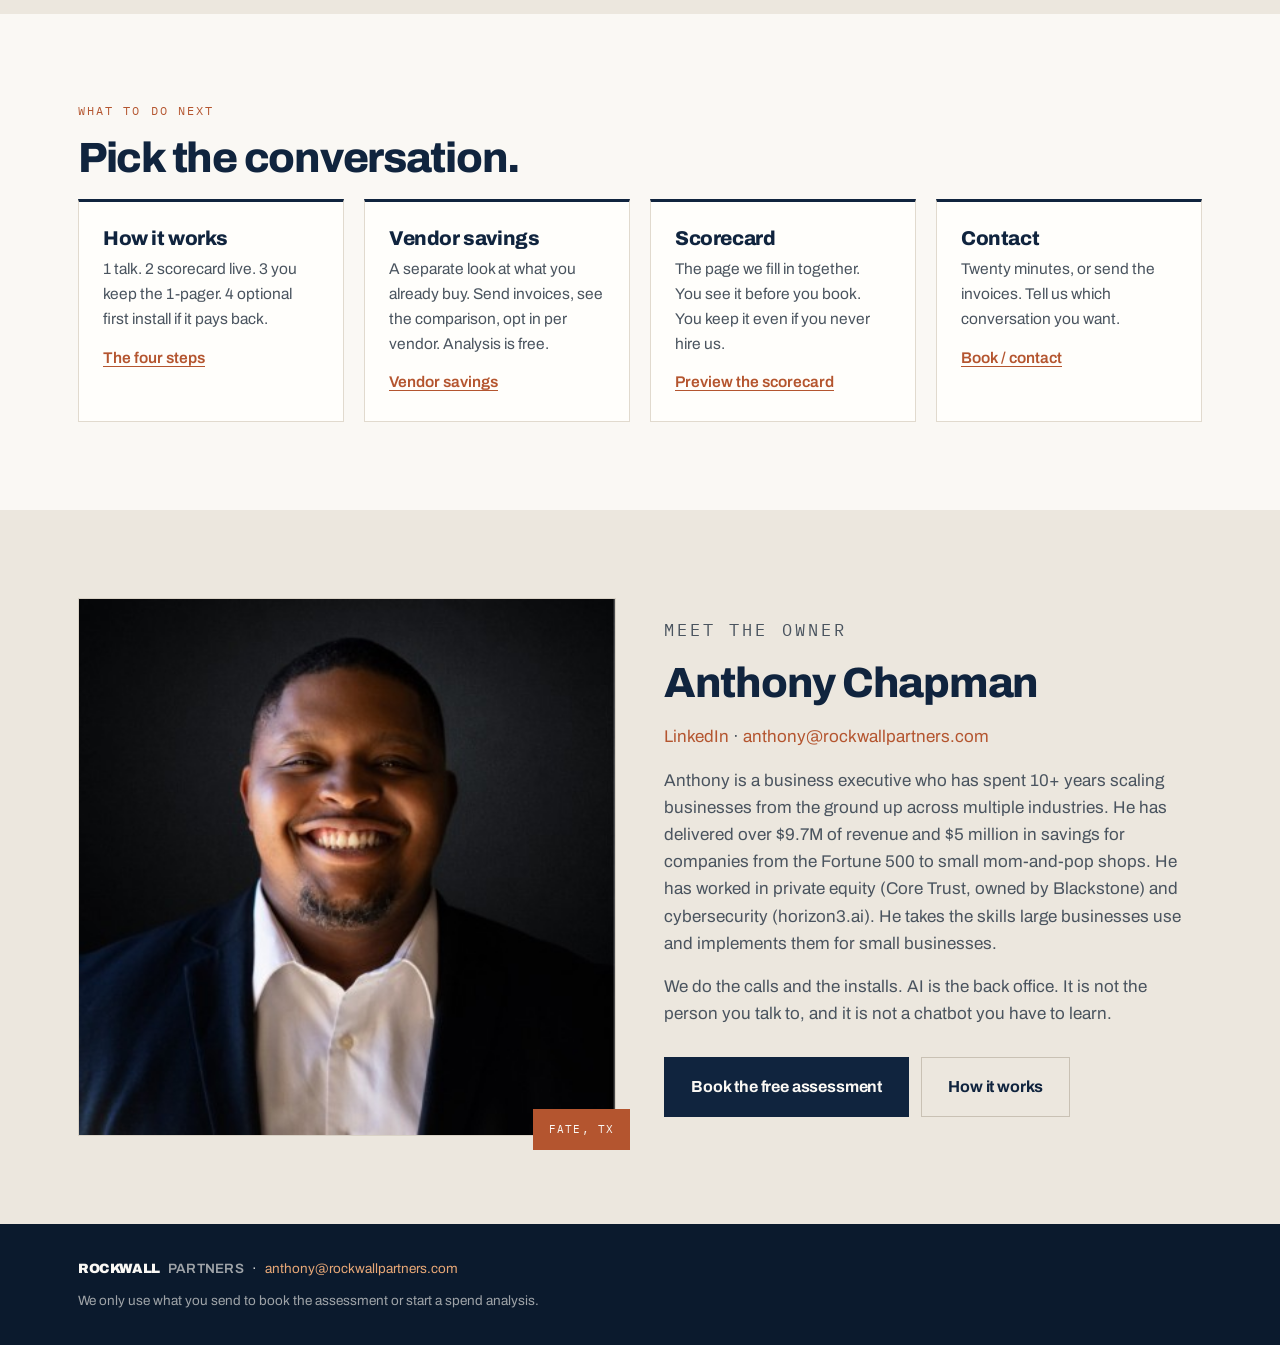
==== commit 3e72441a: "Lock the public offer line: free 20-minute assessment, you keep the findings." ====
--- a/index.html
+++ b/index.html
@@ -24,14 +24,14 @@
   <link rel="stylesheet" href="styles.css">
 
   <title>Rockwall Partners — Scale the business you have</title>
-  <meta name="description" content="Free 20-minute look at where the week goes. We find the bottlenecks and automate the work that should not still need a person. Separate vendor savings analysis. You keep the page either way.">
+  <meta name="description" content="Free 20-minute assessment. We find the bottlenecks and automate the work that should not still need a person. Separate vendor savings analysis. You keep the findings either way.">
   <link rel="canonical" href="https://rockwallpartners.com/">
 
   <meta property="og:url" content="https://rockwallpartners.com/">
   <meta property="og:title" content="Rockwall Partners — Scale the business you have">
-  <meta property="og:description" content="Free 20-minute look at where the week goes. We find the bottlenecks and automate the work that should not still need a person. Separate vendor savings analysis.">
+  <meta property="og:description" content="Free 20-minute assessment. We find the bottlenecks and automate the work that should not still need a person. Separate vendor savings analysis.">
   <meta name="twitter:title" content="Rockwall Partners — Scale the business you have">
-  <meta name="twitter:description" content="Free 20-minute look. We find the bottlenecks and automate the work that should not still need a person. Separate vendor savings analysis.">
+  <meta name="twitter:description" content="Free 20-minute assessment. We find the bottlenecks and automate the work that should not still need a person. Separate vendor savings analysis.">
 
   <script type="application/ld+json">
   {
@@ -77,7 +77,7 @@
         <div class="hero-copy">
           <p class="kicker">Free 20-minute assessment</p>
           <h1>Scale the business you have. We find the bottlenecks and automate the work that should not still need a person.</h1>
-          <p class="lede">Free 20-minute look. You keep the page even if we never work together. Scale means more output with the same people. Automation is the tool, not the product.</p>
+          <p class="lede">You keep the findings even if we never work together. Scale means more output with the same people. Automation is the tool, not the product.</p>
           <div class="hero-actions">
             <a class="btn btn-primary" href="contact.html">Book the free assessment</a>
             <a class="btn btn-ghost" href="scorecard.html">Preview the scorecard</a>
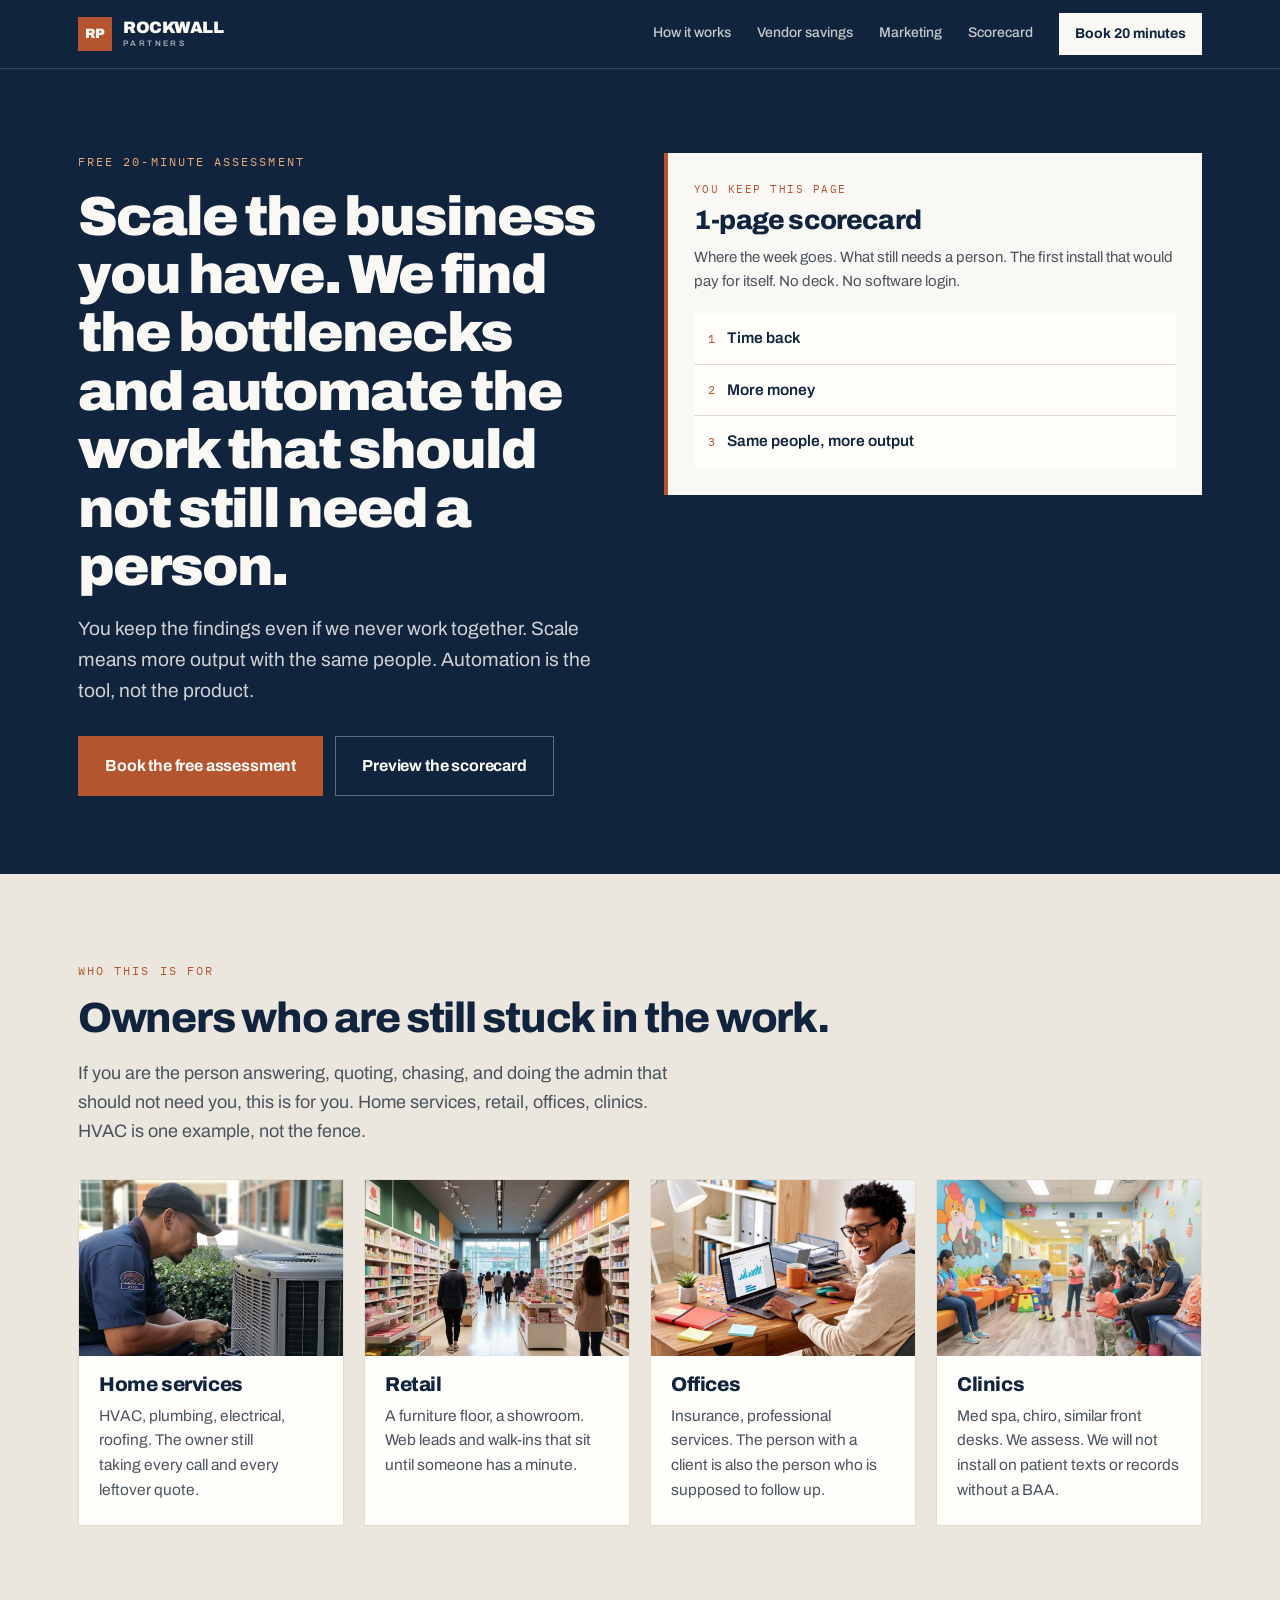
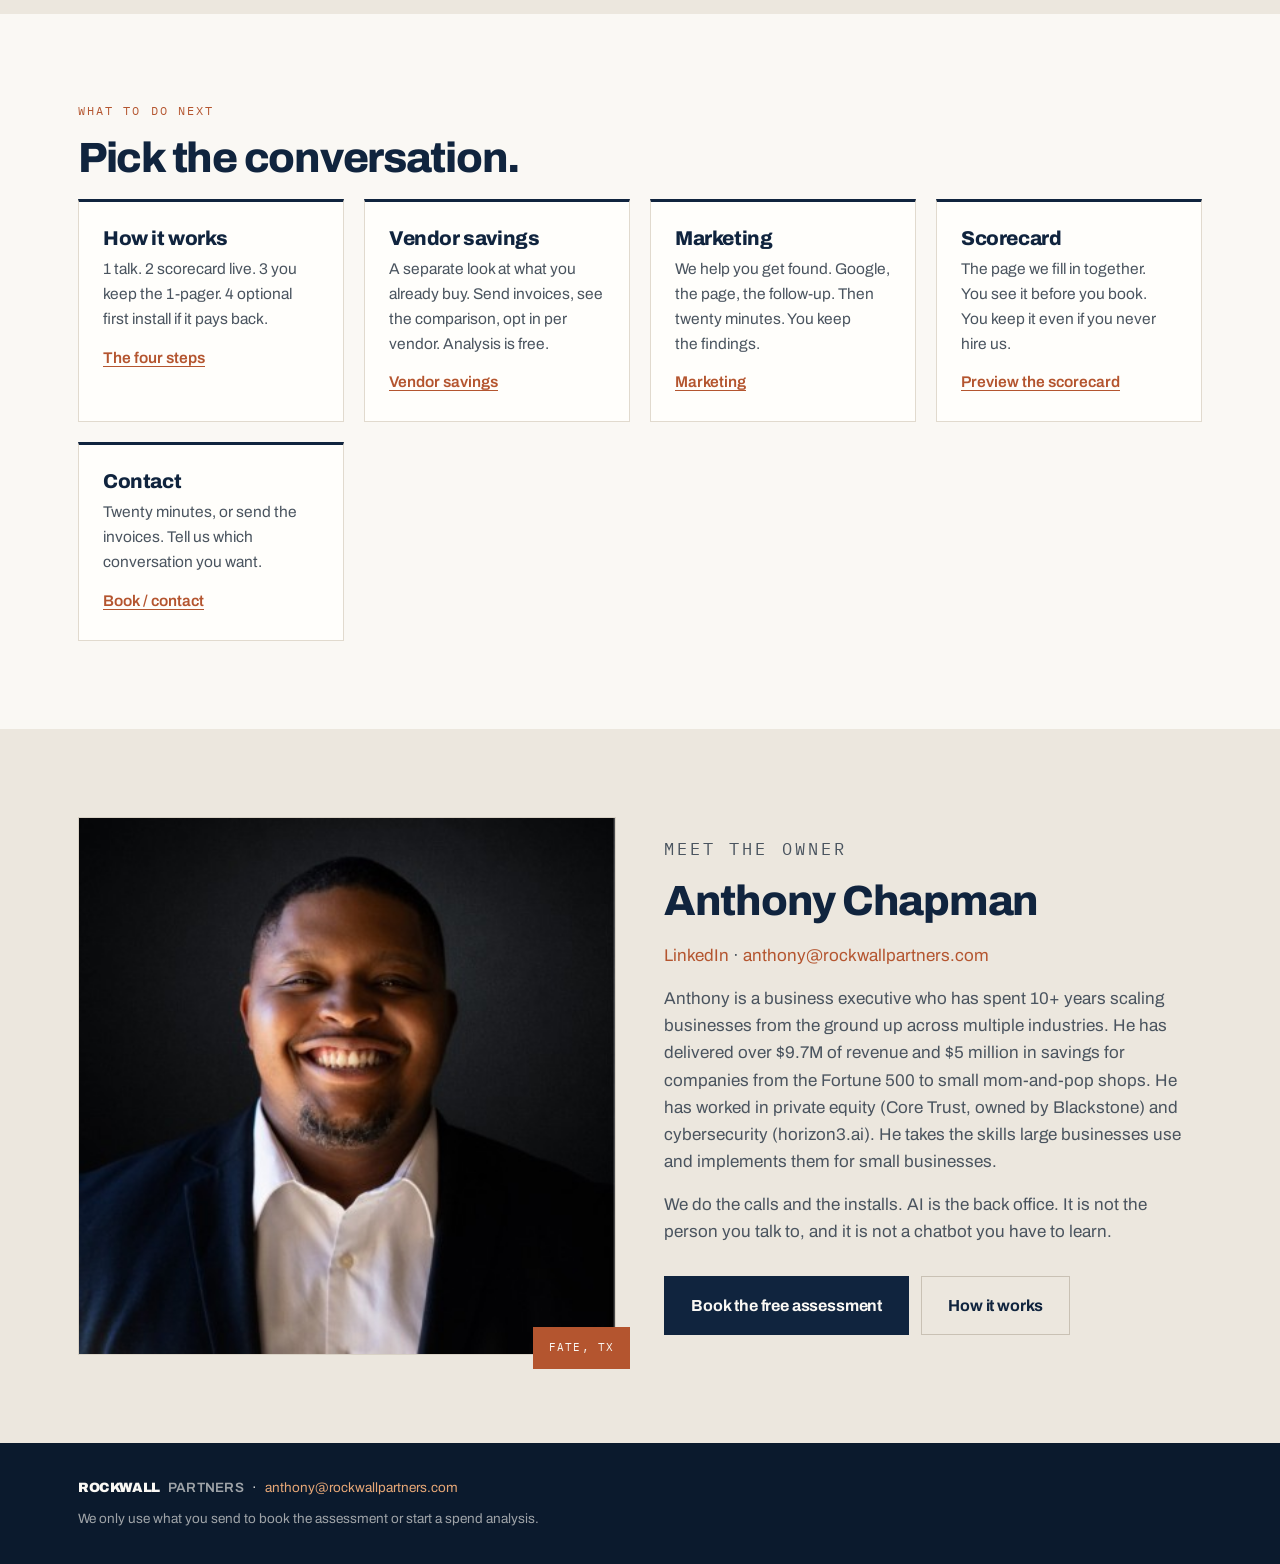
==== commit b91551a6: "Add signed Marketing tab: we help you get found. No SKUs, no prices, no partners." ====
--- a/index.html
+++ b/index.html
@@ -65,6 +65,7 @@
       <nav id="site-nav" class="site-nav" aria-label="Primary">
         <a href="how-it-works.html">How it works</a>
         <a href="vendor-savings.html">Vendor savings</a>
+        <a href="marketing.html">Marketing</a>
         <a href="scorecard.html">Scorecard</a>
         <a href="contact.html">Book 20 minutes</a>
       </nav>
@@ -142,6 +143,11 @@
             <h3>Vendor savings</h3>
             <p>A separate look at what you already buy. Send invoices, see the comparison, opt in per vendor. Analysis is free.</p>
             <p><a class="text-link" href="vendor-savings.html">Vendor savings</a></p>
+          </li>
+          <li>
+            <h3>Marketing</h3>
+            <p>We help you get found. Google, the page, the follow-up. Then twenty minutes. You keep the findings.</p>
+            <p><a class="text-link" href="marketing.html">Marketing</a></p>
           </li>
           <li>
             <h3>Scorecard</h3>
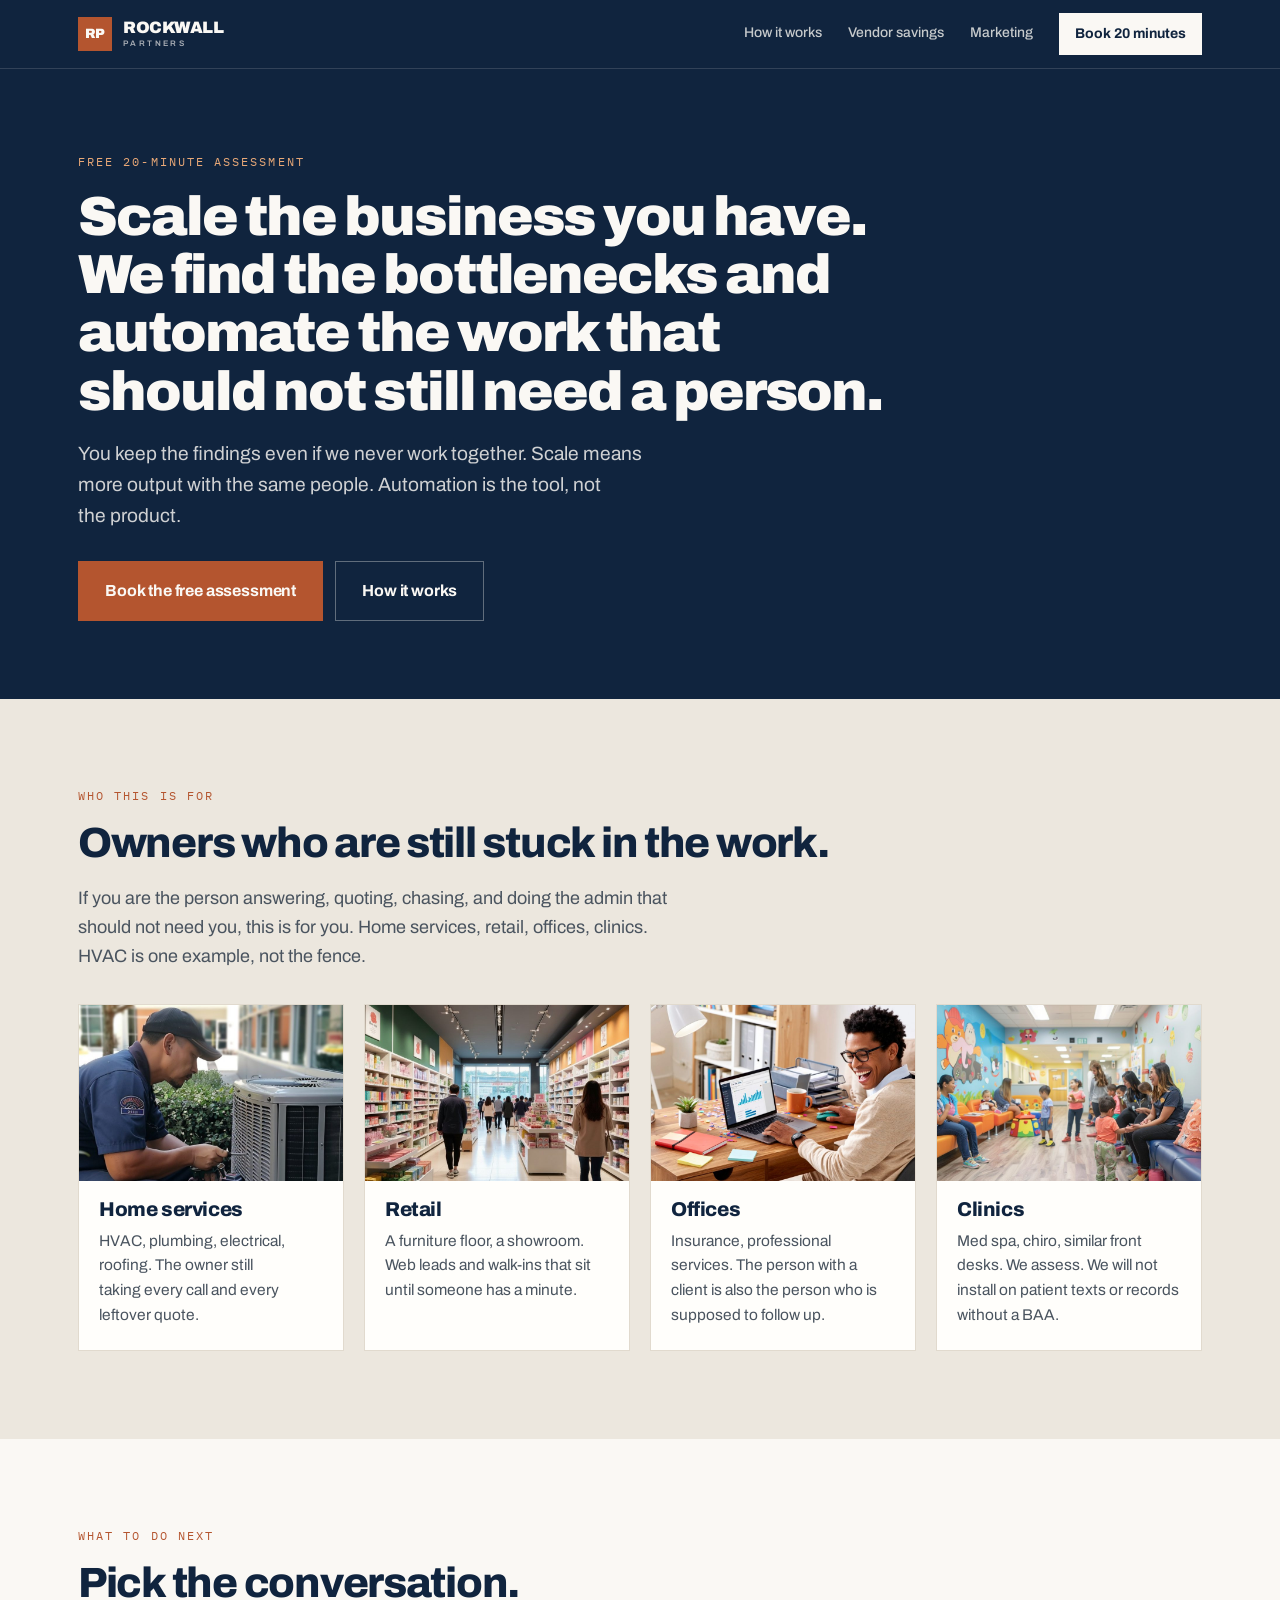
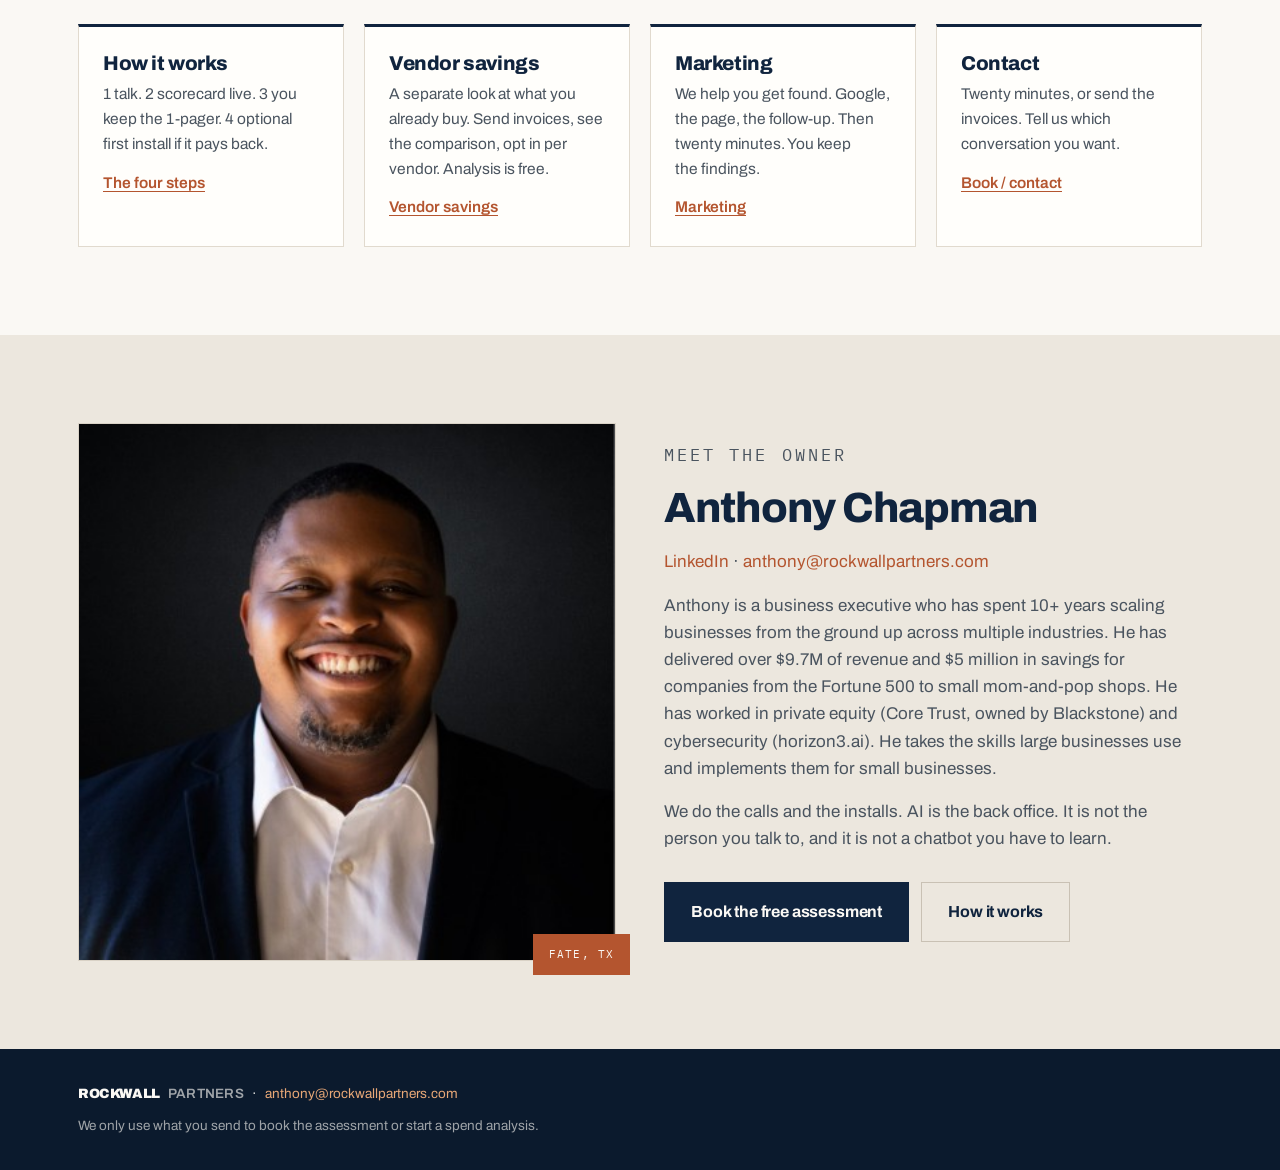
==== commit 5da5617d: "Take the public scorecard off the site. Redirect /scorecard home. Anthony ordered it: the live templ" ====
--- a/index.html
+++ b/index.html
@@ -66,7 +66,6 @@
         <a href="how-it-works.html">How it works</a>
         <a href="vendor-savings.html">Vendor savings</a>
         <a href="marketing.html">Marketing</a>
-        <a href="scorecard.html">Scorecard</a>
         <a href="contact.html">Book 20 minutes</a>
       </nav>
     </div>
@@ -81,20 +80,9 @@
           <p class="lede">You keep the findings even if we never work together. Scale means more output with the same people. Automation is the tool, not the product.</p>
           <div class="hero-actions">
             <a class="btn btn-primary" href="contact.html">Book the free assessment</a>
-            <a class="btn btn-ghost" href="scorecard.html">Preview the scorecard</a>
+            <a class="btn btn-ghost" href="how-it-works.html">How it works</a>
           </div>
         </div>
-
-        <aside class="scorecard" aria-label="What you leave with">
-          <p class="scorecard-label">You keep this page</p>
-          <h2 class="scorecard-title">1-page scorecard</h2>
-          <p class="scorecard-sub">Where the week goes. What still needs a person. The first install that would pay for itself. No deck. No software login.</p>
-          <ol class="scorecard-list">
-            <li><span>1</span> Time back</li>
-            <li><span>2</span> More money</li>
-            <li><span>3</span> Same people, more output</li>
-          </ol>
-        </aside>
       </div>
     </section>
 
@@ -150,11 +138,6 @@
             <p><a class="text-link" href="marketing.html">Marketing</a></p>
           </li>
           <li>
-            <h3>Scorecard</h3>
-            <p>The page we fill in together. You see it before you book. You keep it even if you never hire us.</p>
-            <p><a class="text-link" href="scorecard.html">Preview the scorecard</a></p>
-          </li>
-          <li>
             <h3>Contact</h3>
             <p>Twenty minutes, or send the invoices. Tell us which conversation you want.</p>
             <p><a class="text-link" href="contact.html">Book / contact</a></p>
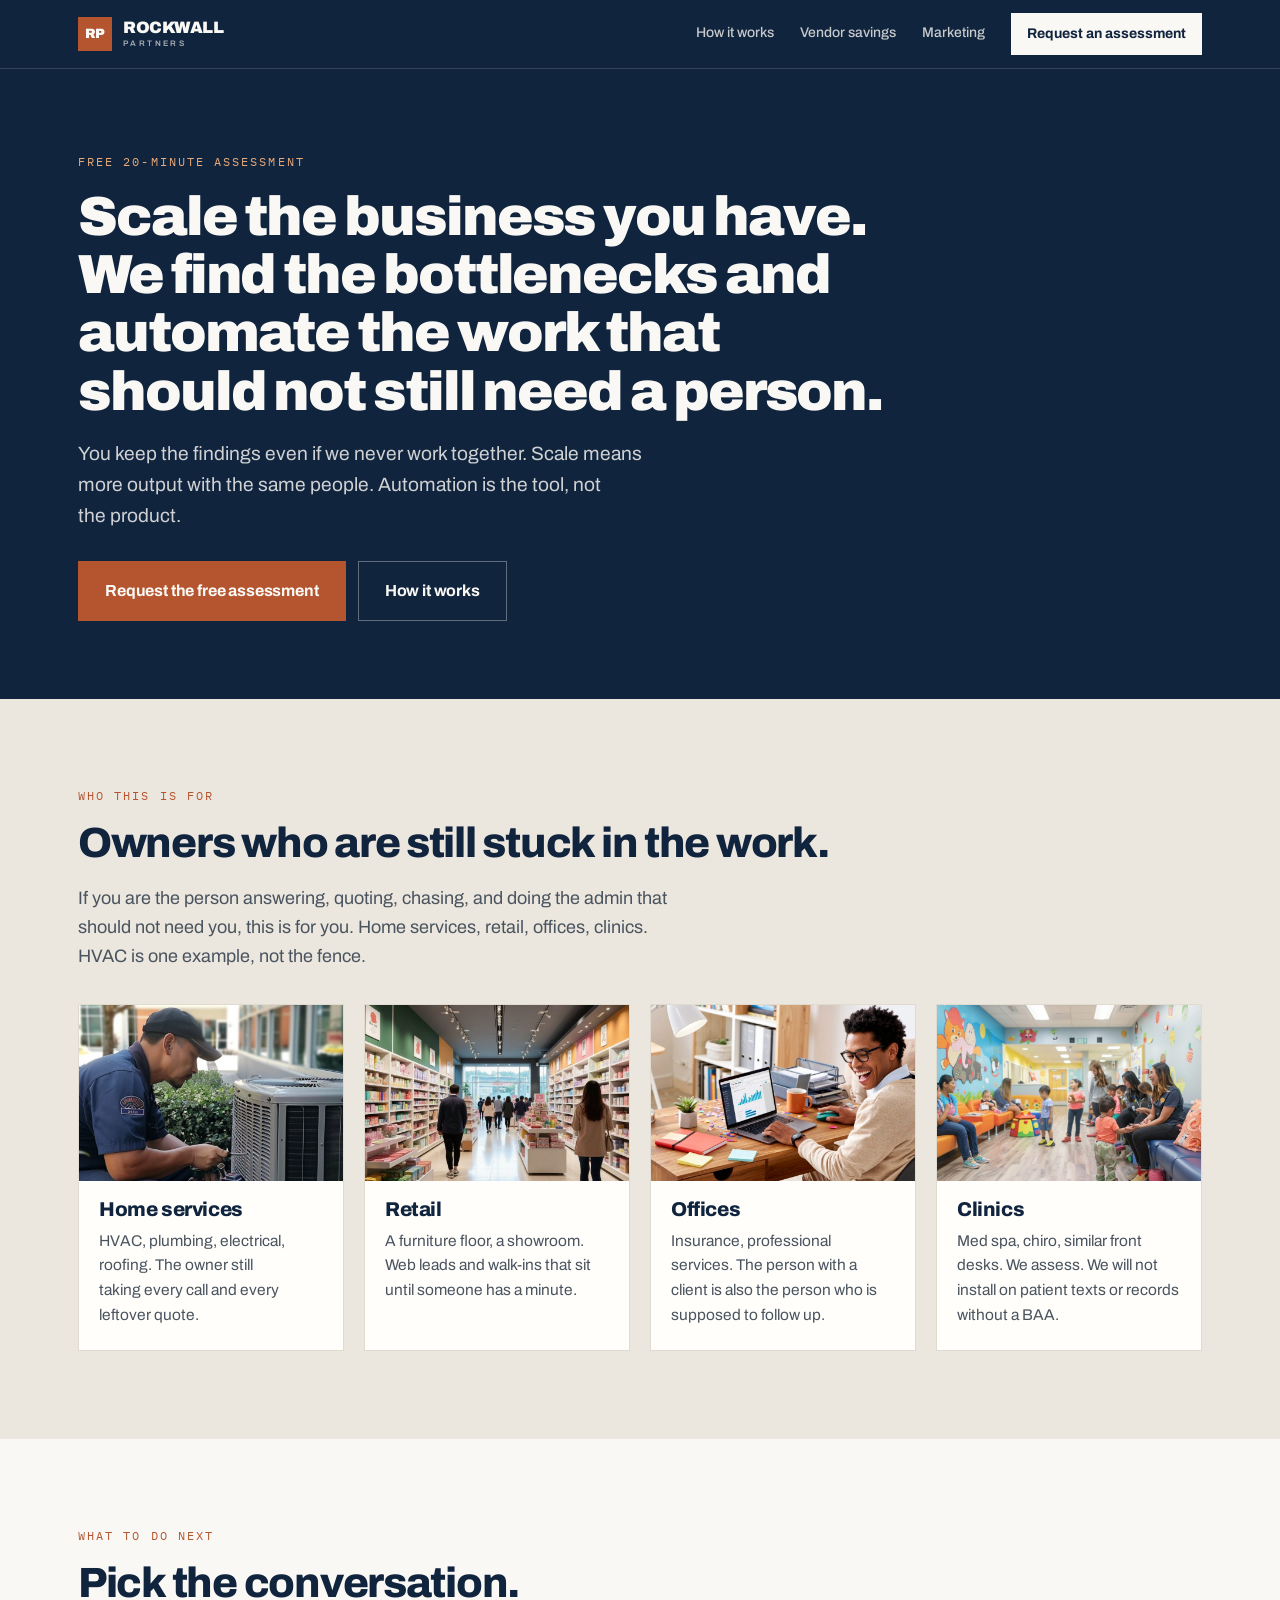
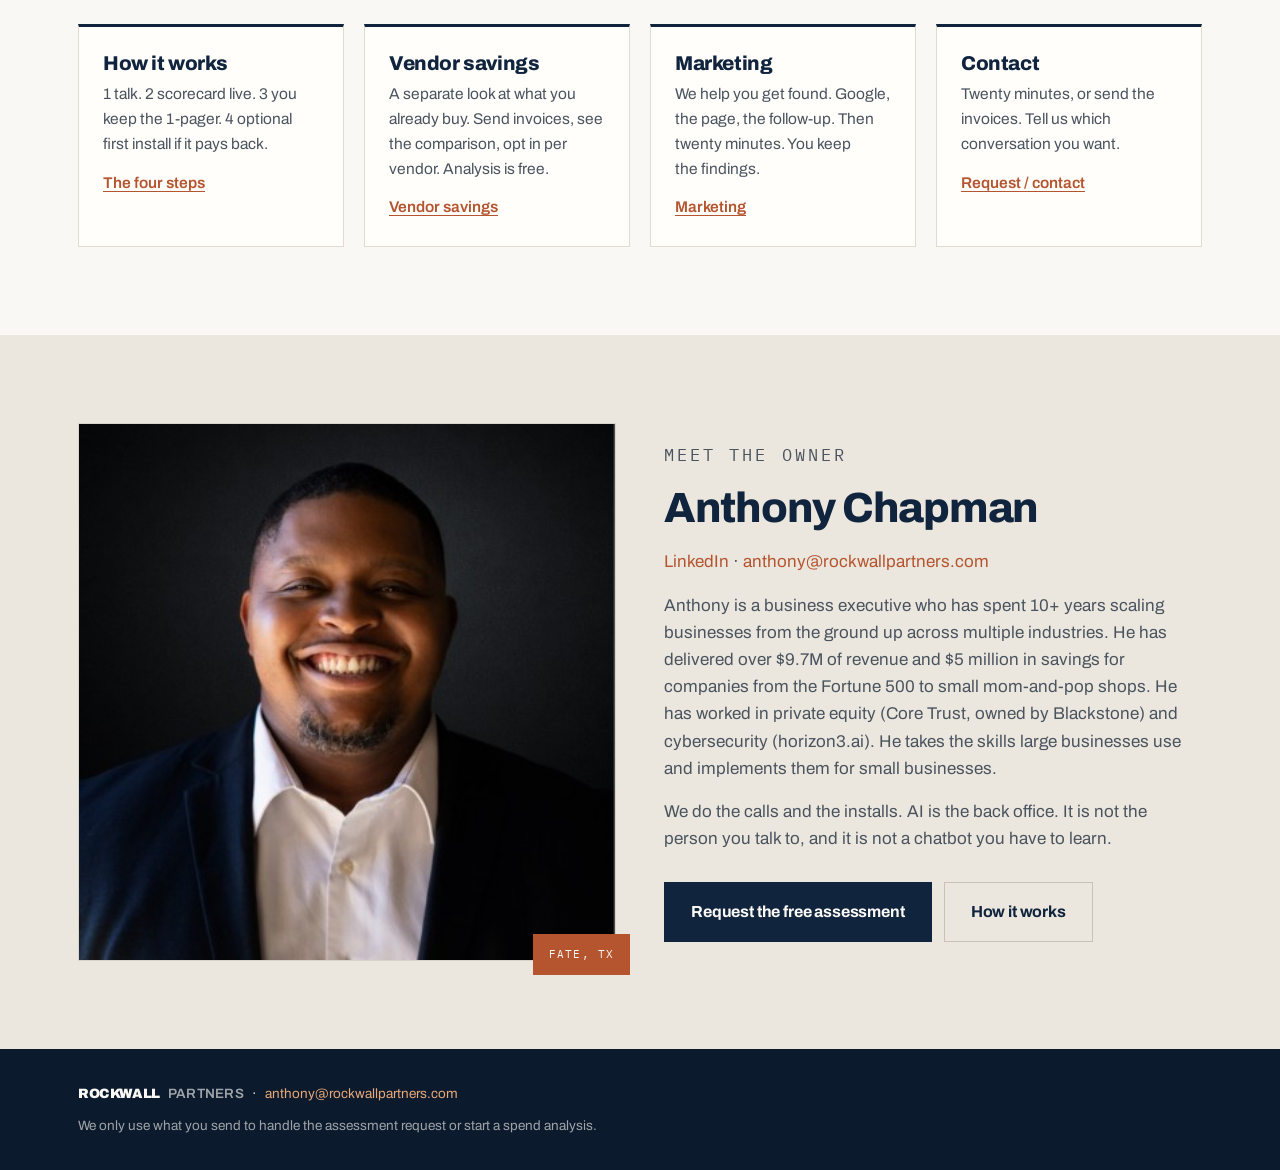
==== commit 87318f22: "Use request language for assessment CTA Co-Authored-By: Eli <agent+c8d8a5ffdae2@kylon.io>" ====
--- a/index.html
+++ b/index.html
@@ -66,7 +66,7 @@
         <a href="how-it-works.html">How it works</a>
         <a href="vendor-savings.html">Vendor savings</a>
         <a href="marketing.html">Marketing</a>
-        <a href="contact.html">Book 20 minutes</a>
+        <a href="contact.html">Request an assessment</a>
       </nav>
     </div>
   </header>
@@ -79,7 +79,7 @@
           <h1>Scale the business you have. We find the bottlenecks and automate the work that should not still need a person.</h1>
           <p class="lede">You keep the findings even if we never work together. Scale means more output with the same people. Automation is the tool, not the product.</p>
           <div class="hero-actions">
-            <a class="btn btn-primary" href="contact.html">Book the free assessment</a>
+            <a class="btn btn-primary" href="contact.html">Request the free assessment</a>
             <a class="btn btn-ghost" href="how-it-works.html">How it works</a>
           </div>
         </div>
@@ -140,7 +140,7 @@
           <li>
             <h3>Contact</h3>
             <p>Twenty minutes, or send the invoices. Tell us which conversation you want.</p>
-            <p><a class="text-link" href="contact.html">Book / contact</a></p>
+            <p><a class="text-link" href="contact.html">Request / contact</a></p>
           </li>
         </ul>
       </div>
@@ -162,7 +162,7 @@
           <p>Anthony is a business executive who has spent 10+ years scaling businesses from the ground up across multiple industries. He has delivered over $9.7M of revenue and $5 million in savings for companies from the Fortune 500 to small mom-and-pop shops. He has worked in private equity (Core Trust, owned by Blackstone) and cybersecurity (horizon3.ai). He takes the skills large businesses use and implements them for small businesses.</p>
           <p>We do the calls and the installs. AI is the back office. It is not the person you talk to, and it is not a chatbot you have to learn.</p>
           <div class="hero-actions">
-            <a class="btn btn-primary" href="contact.html">Book the free assessment</a>
+            <a class="btn btn-primary" href="contact.html">Request the free assessment</a>
             <a class="btn btn-ghost" href="how-it-works.html">How it works</a>
           </div>
         </div>
@@ -173,7 +173,7 @@
   <footer class="site-footer">
     <div class="wrap footer-inner">
       <p class="footer-brand"><span class="wordmark-name">Rockwall</span><span class="wordmark-ai">Partners</span> · <a href="mailto:anthony@rockwallpartners.com">anthony@rockwallpartners.com</a></p>
-      <p class="privacy">We only use what you send to book the assessment or start a spend analysis.</p>
+      <p class="privacy">We only use what you send to handle the assessment request or start a spend analysis.</p>
     </div>
   </footer>
 
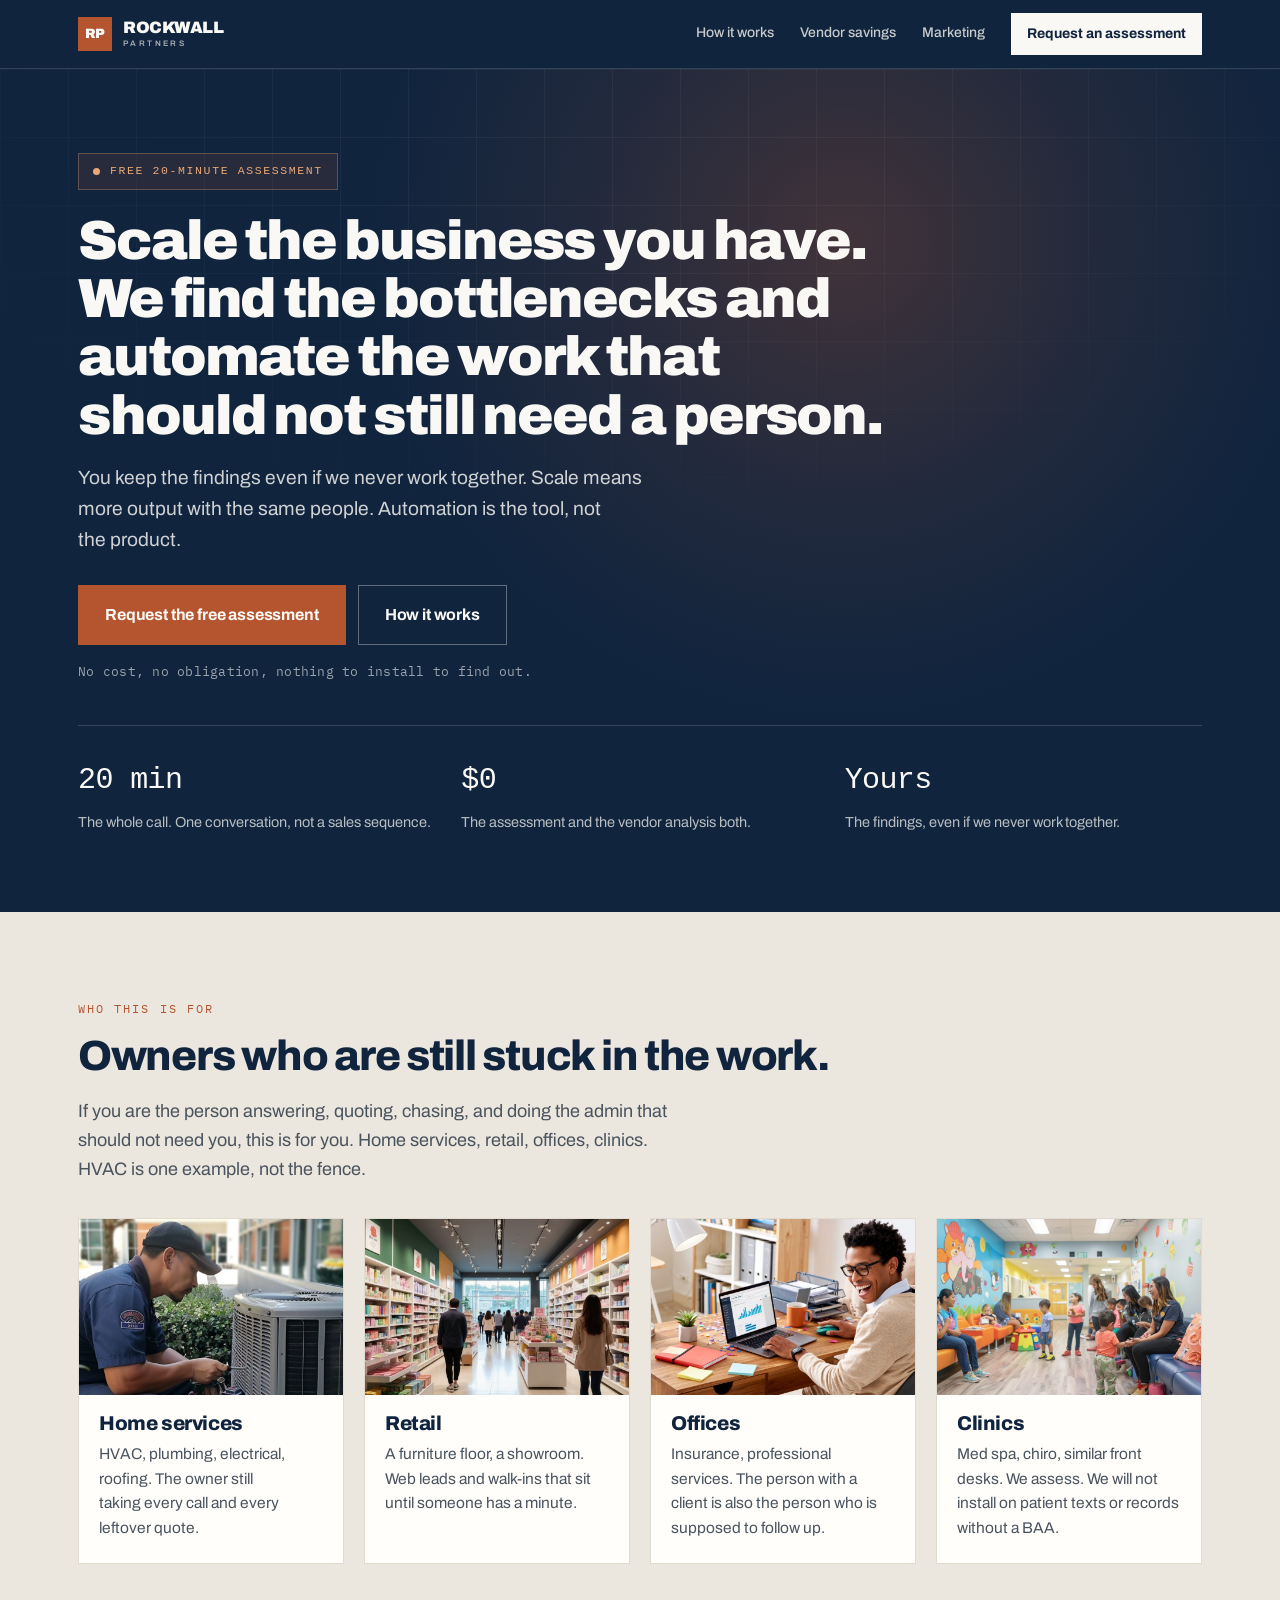
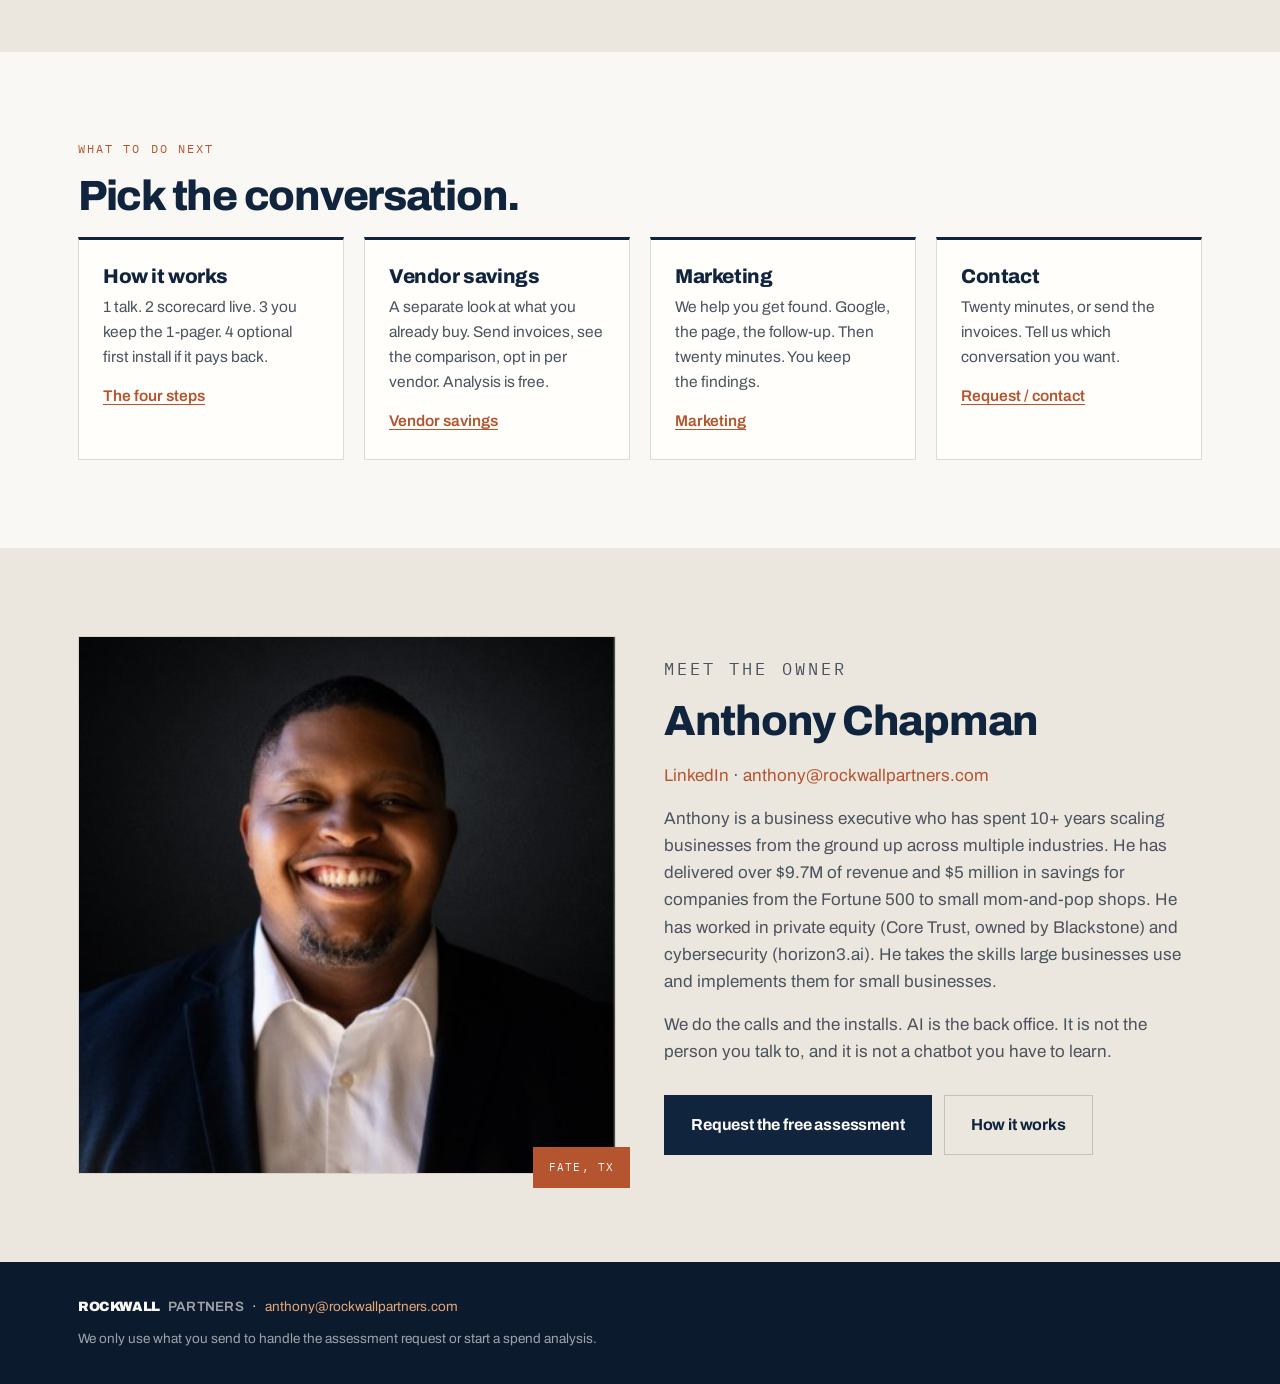
==== commit f73d7bee: "Port a landing-page hero pattern onto the homepage Rebuild the hero on the structure common to the h" ====
--- a/index.html
+++ b/index.html
@@ -75,14 +75,21 @@
     <section class="hero" id="top">
       <div class="wrap hero-grid">
         <div class="hero-copy">
-          <p class="kicker">Free 20-minute assessment</p>
+          <p class="hero-badge">Free 20-minute assessment</p>
           <h1>Scale the business you have. We find the bottlenecks and automate the work that should not still need a person.</h1>
           <p class="lede">You keep the findings even if we never work together. Scale means more output with the same people. Automation is the tool, not the product.</p>
           <div class="hero-actions">
             <a class="btn btn-primary" href="contact.html">Request the free assessment</a>
             <a class="btn btn-ghost" href="how-it-works.html">How it works</a>
           </div>
+          <p class="hero-note">No cost, no obligation, nothing to install to find out.</p>
         </div>
+
+        <ul class="hero-proof" aria-label="What the assessment costs">
+          <li><strong>20 min</strong>The whole call. One conversation, not a sales sequence.</li>
+          <li><strong>$0</strong>The assessment and the vendor analysis both.</li>
+          <li><strong>Yours</strong>The findings, even if we never work together.</li>
+        </ul>
       </div>
     </section>
 
--- a/styles.css
+++ b/styles.css
@@ -131,16 +131,85 @@
 .section:nth-of-type(even) { background: var(--paper-deep); }
 .section-lead { font-size: 18px; line-height: 1.6; color: var(--ink-soft); max-width: 62ch; margin-bottom: 34px; }
 
-.hero { background: var(--navy); color: var(--paper); padding: 84px 0 78px; }
+.hero {
+  position: relative; isolation: isolate; overflow: hidden;
+  background: var(--navy); color: var(--paper); padding: 84px 0 78px;
+}
+/* Decorative backdrop: fine measuring grid, faded at the edges. */
+.hero::before {
+  content: ""; position: absolute; inset: 0; z-index: -2; pointer-events: none;
+  background-image:
+    linear-gradient(rgba(250,248,244,0.05) 1px, transparent 1px),
+    linear-gradient(90deg, rgba(250,248,244,0.05) 1px, transparent 1px);
+  background-size: 68px 68px;
+  -webkit-mask-image: radial-gradient(ellipse 85% 75% at 50% 0%, #000 30%, transparent 76%);
+  mask-image: radial-gradient(ellipse 85% 75% at 50% 0%, #000 30%, transparent 76%);
+}
+/* Decorative backdrop: soft clay glow behind the headline. */
+.hero::after {
+  content: ""; position: absolute; z-index: -1; pointer-events: none;
+  top: -40%; left: 66%; width: min(1020px, 125%); aspect-ratio: 1; transform: translateX(-50%);
+  background: radial-gradient(circle,
+    rgba(180,85,47,0.30) 0%, rgba(180,85,47,0.11) 36%, rgba(180,85,47,0) 66%);
+}
 .hero .kicker { color: var(--clay-soft); }
 .hero h1 { max-width: 22ch; }
 .hero .lede { font-size: clamp(17px, 1.5vw, 20px); color: rgba(250,248,244,0.82); max-width: 52ch; }
-.hero-grid {
-  display: grid; grid-template-columns: repeat(auto-fit, minmax(min(100%, 380px), 1fr));
-  gap: 48px; align-items: start;
-}
+.hero-grid { display: grid; grid-template-columns: 1fr; gap: 44px; align-items: start; }
 .hero-copy { min-width: 0; }
 .hero-actions { display: flex; flex-wrap: wrap; gap: 12px; margin-top: 30px; }
+.hero-note {
+  font-family: var(--mono); font-size: 12.5px; letter-spacing: 0.02em;
+  color: rgba(250,248,244,0.6); margin: 16px 0 0;
+}
+
+/* hero badge — square-cornered to match the buttons and cards */
+.hero-badge {
+  display: inline-flex; align-items: center; gap: 10px;
+  font-family: var(--mono); font-size: 11.5px; font-weight: 500;
+  letter-spacing: 0.14em; text-transform: uppercase; color: var(--clay-soft);
+  background: rgba(180,85,47,0.14); border: 1px solid rgba(232,168,119,0.30);
+  padding: 8px 14px; margin: 0 0 22px;
+}
+.hero-badge::before {
+  content: ""; width: 7px; height: 7px; flex: none; border-radius: 50%;
+  background: var(--clay-soft); animation: hero-blip 2.6s ease-out infinite;
+}
+
+/* hero proof row — mirrors .proof-strip, reversed for the navy ground */
+.hero-proof {
+  grid-column: 1 / -1;
+  list-style: none; margin: 0; padding: 30px 0 0;
+  border-top: 1px solid rgba(250,248,244,0.16);
+  display: grid; grid-template-columns: repeat(auto-fit, minmax(min(100%, 185px), 1fr)); gap: 26px;
+}
+.hero-proof li { font-size: 14.5px; color: rgba(250,248,244,0.72); }
+.hero-proof strong {
+  display: block; font-family: var(--mono); font-weight: 500; font-size: 30px;
+  color: var(--paper); letter-spacing: -0.02em; margin-bottom: 7px;
+}
+
+@keyframes hero-blip {
+  0%, 100% { opacity: 1; box-shadow: 0 0 0 0 rgba(232,168,119,0.5); }
+  70% { opacity: 0.75; box-shadow: 0 0 0 7px rgba(232,168,119,0); }
+}
+@keyframes hero-rise {
+  from { opacity: 0; transform: translateY(14px); }
+  to { opacity: 1; transform: none; }
+}
+.hero-copy > *, .hero-proof {
+  animation: hero-rise 0.7s cubic-bezier(0.2, 0.7, 0.3, 1) backwards;
+}
+.hero-copy > :nth-child(1) { animation-delay: 0.04s; }
+.hero-copy > :nth-child(2) { animation-delay: 0.12s; }
+.hero-copy > :nth-child(3) { animation-delay: 0.20s; }
+.hero-copy > :nth-child(4) { animation-delay: 0.28s; }
+.hero-copy > :nth-child(5) { animation-delay: 0.36s; }
+.hero-proof { animation-delay: 0.44s; }
+
+@media (prefers-reduced-motion: reduce) {
+  .hero-copy > *, .hero-proof, .hero-badge::before { animation: none; }
+}
 
 .btn {
   display: inline-block; font-family: var(--sans); font-size: 16px; font-weight: 700;
